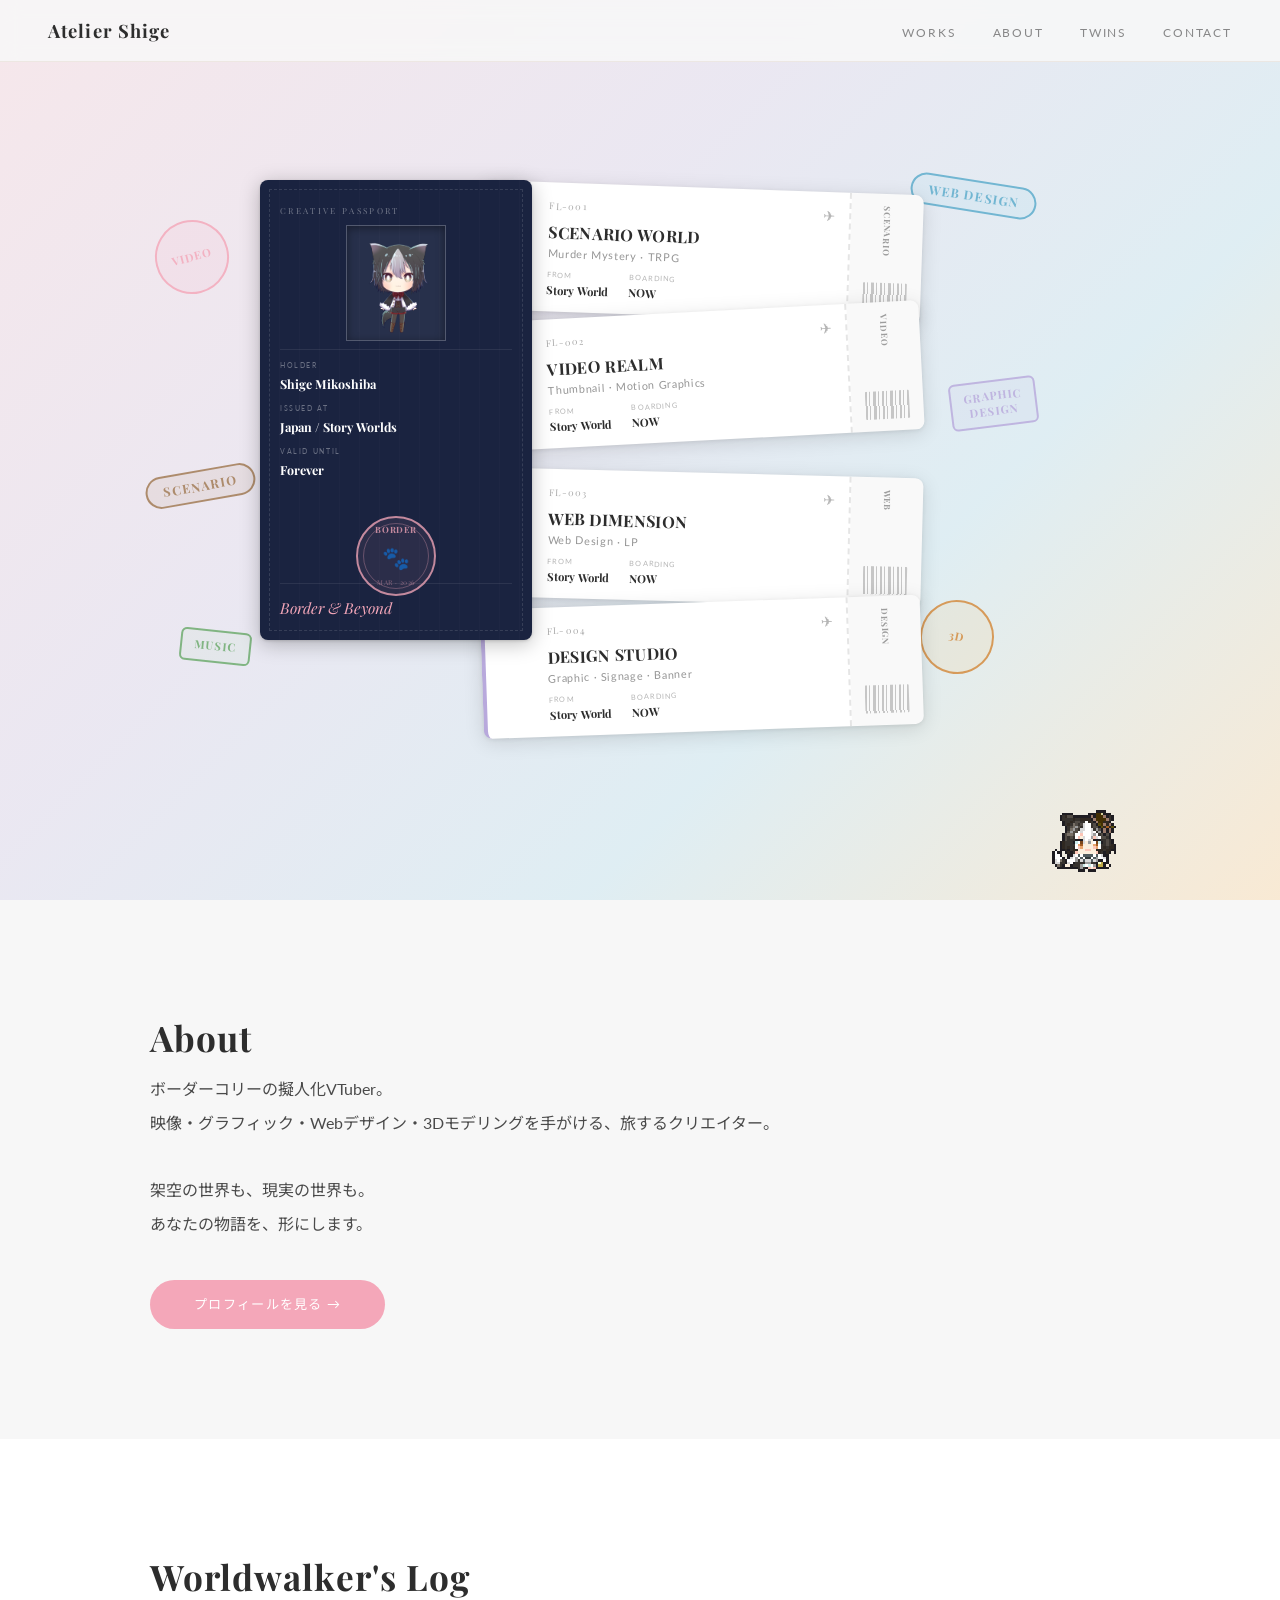
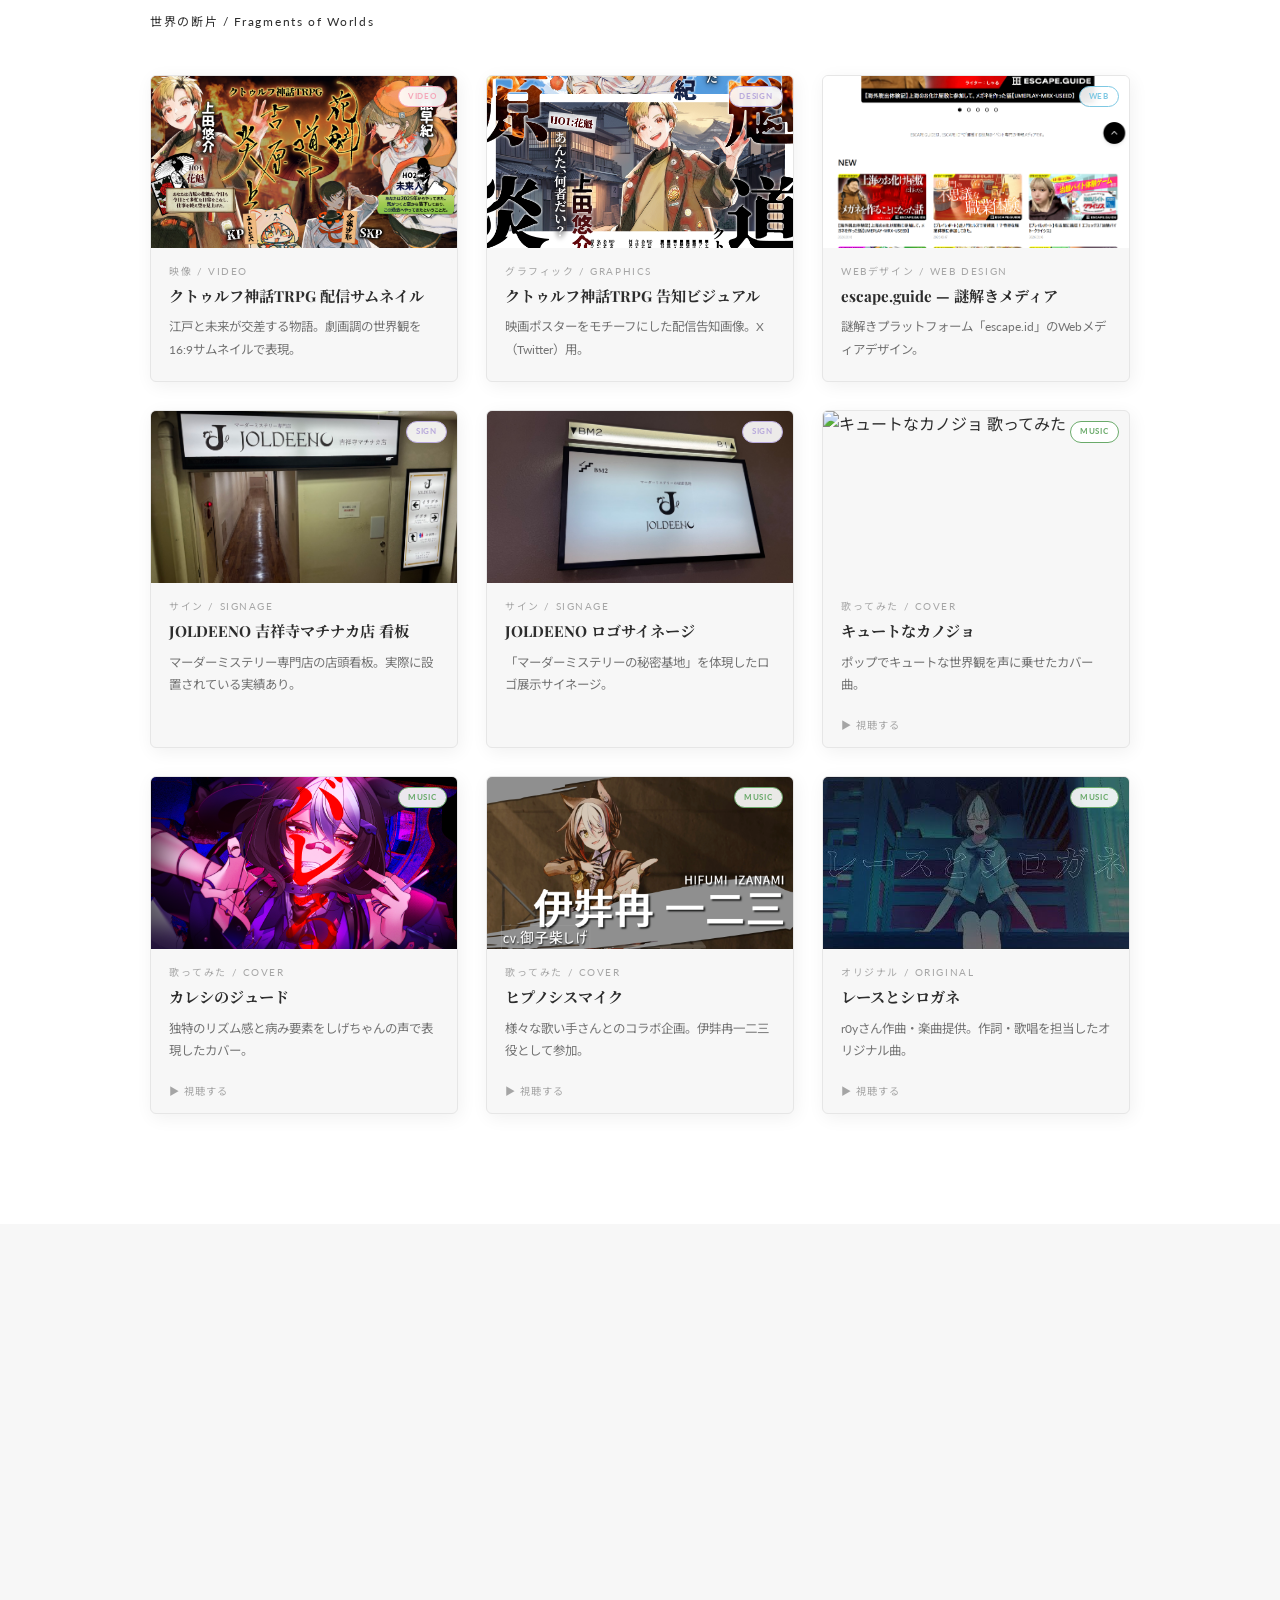
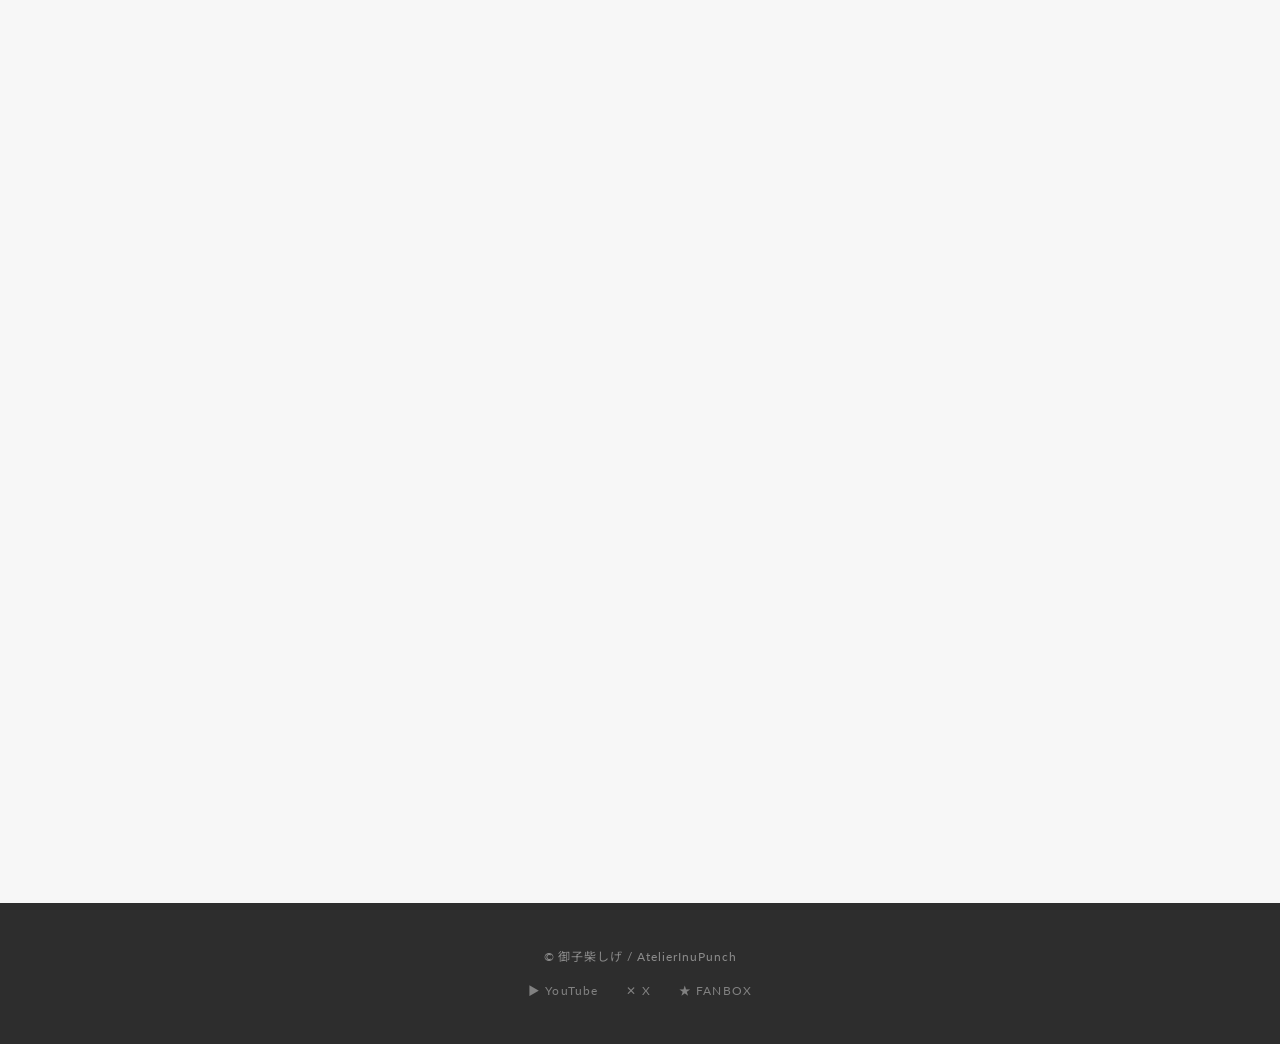
==== index.html @ a6fb4b96 "Initial commit: portfolio site" ====
<!DOCTYPE html>
<html lang="ja">
<head>
  <meta charset="UTF-8">
  <meta name="viewport" content="width=device-width, initial-scale=1.0">
  <title>Atelier Shige | Border &amp; Beyond</title>
  <meta name="description" content="VTuber・クリエイター御子柴しげのポートフォリオ。映像・グラフィック・Webデザイン・VRoid衣装制作。">
  <link rel="preconnect" href="https://fonts.googleapis.com">
  <link rel="preconnect" href="https://fonts.gstatic.com" crossorigin>
  <link href="https://fonts.googleapis.com/css2?family=Noto+Serif+JP:wght@400;700&family=Noto+Sans+JP:wght@400;500&family=Playfair+Display:ital,wght@0,400;0,700;1,400&family=Lato:wght@300;400&display=swap" rel="stylesheet">
  <link rel="stylesheet" href="css/style.css">
</head>
<body>

  <!-- 右下固定マスコット (dotpict GIF) -->
  <img class="mascot-sticky"
       src="assets/characters/dot/dotpict_animation_20260107_115826.gif"
       alt="しげちゃん">

  <!-- ナビゲーション -->
  <nav class="site-nav">
    <a class="site-nav__logo" href="#">Atelier Shige</a>
    <ul class="site-nav__links">
      <li><a href="#works">WORKS</a></li>
      <li><a href="about.html">ABOUT</a></li>
      <li><a href="twins.html">TWINS</a></li>
      <li><a href="#contact">CONTACT</a></li>
    </ul>
  </nav>

  <!-- ==============================
       HERO — パスポート + チケット差し込み
  ============================== -->
  <section class="hero" id="hero">
    <div class="hero__bg"></div>

    <div class="hero-spread">

      <!-- ===== STICKERS（外側に散らばる） ===== -->
      <div class="sticker sticker--circle sticker--pink"
           style="--tx:-55px; --ty:50px; --r:-14deg">VIDEO</div>
      <div class="sticker sticker--pill sticker--blue"
           style="--tx:700px; --ty:10px; --r:9deg">WEB DESIGN</div>
      <div class="sticker sticker--badge sticker--purple"
           style="--tx:740px; --ty:210px; --r:-7deg">GRAPHIC<br>DESIGN</div>
      <div class="sticker sticker--circle sticker--orange"
           style="--tx:710px; --ty:430px; --r:12deg">3D</div>
      <div class="sticker sticker--pill sticker--brown"
           style="--tx:-65px; --ty:300px; --r:-10deg">SCENARIO</div>
      <div class="sticker sticker--badge sticker--green"
           style="--tx:-30px; --ty:460px; --r:6deg">MUSIC</div>

      <!-- ===== PASSPORT（ID面・スタンプ1個） ===== -->
      <div class="passport">
        <p class="passport__header-text">CREATIVE PASSPORT</p>
        <div class="passport__photo-frame">
          <img class="passport__chara"
               src="assets/characters/sd/sd_normal_stand.png"
               alt="御子柴しげ">
        </div>
        <div class="passport__info">
          <p class="passport__label">HOLDER</p>
          <p class="passport__value">Shige Mikoshiba</p>
          <p class="passport__label">ISSUED AT</p>
          <p class="passport__value">Japan / Story Worlds</p>
          <p class="passport__label">VALID UNTIL</p>
          <p class="passport__value">Forever</p>
        </div>
        <div class="passport__stamp-area">
          <div class="stamp stamp--pink">
            <span class="stamp__label">BORDER</span>
            <span class="stamp__icon">🐾</span>
            <span class="stamp__date">MAR · 2026</span>
          </div>
        </div>
        <p class="passport__tagline">Border &amp; Beyond</p>
      </div>

      <!-- ===== TICKETS（差し込み型・4枚） ===== -->
      <div class="tickets">

        <a class="ticket ticket--scenario" href="#works" style="--r:2deg">
          <div class="ticket__main">
            <div class="ticket__top">
              <span class="ticket__flight">FL-001</span>
              <span class="ticket__plane">✈</span>
            </div>
            <p class="ticket__dest">SCENARIO WORLD</p>
            <p class="ticket__sub">Murder Mystery · TRPG</p>
            <div class="ticket__bottom">
              <div><p class="ticket__meta-label">FROM</p><p class="ticket__meta-val">Story World</p></div>
              <div><p class="ticket__meta-label">BOARDING</p><p class="ticket__meta-val">NOW</p></div>
            </div>
          </div>
          <div class="ticket__stub">
            <p class="ticket__stub-label">SCENARIO</p>
            <div class="ticket__barcode"></div>
          </div>
        </a>

        <a class="ticket ticket--video" href="#works" style="--r:-3deg">
          <div class="ticket__main">
            <div class="ticket__top">
              <span class="ticket__flight">FL-002</span>
              <span class="ticket__plane">✈</span>
            </div>
            <p class="ticket__dest">VIDEO REALM</p>
            <p class="ticket__sub">Thumbnail · Motion Graphics</p>
            <div class="ticket__bottom">
              <div><p class="ticket__meta-label">FROM</p><p class="ticket__meta-val">Story World</p></div>
              <div><p class="ticket__meta-label">BOARDING</p><p class="ticket__meta-val">NOW</p></div>
            </div>
          </div>
          <div class="ticket__stub">
            <p class="ticket__stub-label">VIDEO</p>
            <div class="ticket__barcode"></div>
          </div>
        </a>

        <a class="ticket ticket--web" href="#works" style="--r:1.5deg">
          <div class="ticket__main">
            <div class="ticket__top">
              <span class="ticket__flight">FL-003</span>
              <span class="ticket__plane">✈</span>
            </div>
            <p class="ticket__dest">WEB DIMENSION</p>
            <p class="ticket__sub">Web Design · LP</p>
            <div class="ticket__bottom">
              <div><p class="ticket__meta-label">FROM</p><p class="ticket__meta-val">Story World</p></div>
              <div><p class="ticket__meta-label">BOARDING</p><p class="ticket__meta-val">NOW</p></div>
            </div>
          </div>
          <div class="ticket__stub">
            <p class="ticket__stub-label">WEB</p>
            <div class="ticket__barcode"></div>
          </div>
        </a>

        <a class="ticket ticket--design" href="#works" style="--r:-2deg">
          <div class="ticket__main">
            <div class="ticket__top">
              <span class="ticket__flight">FL-004</span>
              <span class="ticket__plane">✈</span>
            </div>
            <p class="ticket__dest">DESIGN STUDIO</p>
            <p class="ticket__sub">Graphic · Signage · Banner</p>
            <div class="ticket__bottom">
              <div><p class="ticket__meta-label">FROM</p><p class="ticket__meta-val">Story World</p></div>
              <div><p class="ticket__meta-label">BOARDING</p><p class="ticket__meta-val">NOW</p></div>
            </div>
          </div>
          <div class="ticket__stub">
            <p class="ticket__stub-label">DESIGN</p>
            <div class="ticket__barcode"></div>
          </div>
        </a>

      </div><!-- /tickets -->

    </div><!-- /hero-spread -->
  </section>

  <!-- ==============================
       ABOUT
  ============================== -->
  <section class="about reveal" id="about">
    <div class="section-inner">
      <h2 class="section-title">About</h2>
      <p class="about__copy">
        ボーダーコリーの擬人化VTuber。<br>
        映像・グラフィック・Webデザイン・3Dモデリングを手がける、旅するクリエイター。<br><br>
        架空の世界も、現実の世界も。<br>
        あなたの物語を、形にします。
      </p>
      <a href="about.html" class="contact__btn contact__btn--form"
         style="display:inline-block; margin-top: 4px;">
        プロフィールを見る →
      </a>
    </div>
  </section>

  <!-- ==============================
       WORKS — Worldwalker's Log
  ============================== -->
  <section class="works" id="works">
    <div class="section-inner">
      <h2 class="section-title reveal">Worldwalker's Log</h2>
      <p class="section-sub reveal">世界の断片 / Fragments of Worlds</p>

      <div class="works__grid">

        <article class="card reveal">
          <div class="card__stamp card__stamp--video">VIDEO</div>
          <img class="card__img"
               src="assets/portfolio/Youtubeサムネイル0217-flame.png"
               alt="クトゥルフ神話TRPG YouTubeサムネイル">
          <div class="card__body">
            <p class="card__category">映像 / Video</p>
            <h3 class="card__title">クトゥルフ神話TRPG 配信サムネイル</h3>
            <p class="card__desc">江戸と未来が交差する物語。劇画調の世界観を16:9サムネイルで表現。</p>
          </div>
        </article>

        <article class="card reveal">
          <div class="card__stamp card__stamp--design">DESIGN</div>
          <img class="card__img"
               src="assets/portfolio/Twitter告知画像映画ポスター最終稿0421.png"
               alt="クトゥルフ神話TRPG Twitter告知画像">
          <div class="card__body">
            <p class="card__category">グラフィック / Graphics</p>
            <h3 class="card__title">クトゥルフ神話TRPG 告知ビジュアル</h3>
            <p class="card__desc">映画ポスターをモチーフにした配信告知画像。X（Twitter）用。</p>
          </div>
        </article>

        <article class="card reveal">
          <div class="card__stamp card__stamp--web">WEB</div>
          <img class="card__img"
               src="assets/portfolio/escape.id_guide_.png"
               alt="escape.guide Webデザイン">
          <div class="card__body">
            <p class="card__category">Webデザイン / Web Design</p>
            <h3 class="card__title">escape.guide — 謎解きメディア</h3>
            <p class="card__desc">謎解きプラットフォーム「escape.id」のWebメディアデザイン。</p>
          </div>
        </article>

        <article class="card reveal">
          <div class="card__stamp card__stamp--design">SIGN</div>
          <img class="card__img"
               src="assets/portfolio/看板1.jpeg"
               alt="JOLDEENO 看板デザイン">
          <div class="card__body">
            <p class="card__category">サイン / Signage</p>
            <h3 class="card__title">JOLDEENO 吉祥寺マチナカ店 看板</h3>
            <p class="card__desc">マーダーミステリー専門店の店頭看板。実際に設置されている実績あり。</p>
          </div>
        </article>

        <article class="card reveal">
          <div class="card__stamp card__stamp--design">SIGN</div>
          <img class="card__img"
               src="assets/portfolio/看板2.jpeg"
               alt="JOLDEENO ロゴサイネージ">
          <div class="card__body">
            <p class="card__category">サイン / Signage</p>
            <h3 class="card__title">JOLDEENO ロゴサイネージ</h3>
            <p class="card__desc">「マーダーミステリーの秘密基地」を体現したロゴ展示サイネージ。</p>
          </div>
        </article>



        <a class="card reveal" href="https://www.youtube.com/watch?v=jZBWZ7eT5d8" target="_blank" rel="noopener noreferrer">
          <div class="card__stamp card__stamp--music">MUSIC</div>
          <img class="card__img"
               src="assets/utattemita/キュートなカノジョ.png"
               alt="キュートなカノジョ 歌ってみた">
          <div class="card__body">
            <p class="card__category">歌ってみた / Cover</p>
            <h3 class="card__title">キュートなカノジョ</h3>
            <p class="card__desc">ポップでキュートな世界観を声に乗せたカバー曲。</p>
          </div>
        </a>

        <a class="card reveal" href="https://www.youtube.com/watch?v=6AmS0DiTmQs" target="_blank" rel="noopener noreferrer">
          <div class="card__stamp card__stamp--music">MUSIC</div>
          <img class="card__img"
               src="assets/utattemita/カレシのジュード.png"
               alt="カレシのジュード 歌ってみた">
          <div class="card__body">
            <p class="card__category">歌ってみた / Cover</p>
            <h3 class="card__title">カレシのジュード</h3>
            <p class="card__desc">独特のリズム感と病み要素をしげちゃんの声で表現したカバー。</p>
          </div>
        </a>

        <a class="card reveal" href="https://www.youtube.com/watch?v=_yooyOcqGXg" target="_blank" rel="noopener noreferrer">
          <div class="card__stamp card__stamp--music">MUSIC</div>
          <img class="card__img"
               src="assets/utattemita/ヒプノシスマイク.png"
               alt="ヒプノシスマイク 歌ってみた">
          <div class="card__body">
            <p class="card__category">歌ってみた / Cover</p>
            <h3 class="card__title">ヒプノシスマイク</h3>
            <p class="card__desc">様々な歌い手さんとのコラボ企画。伊弉冉一二三役として参加。</p>
          </div>
        </a>

        <a class="card reveal" href="https://www.youtube.com/watch?v=D60fLoZZCzc" target="_blank" rel="noopener noreferrer">
          <div class="card__stamp card__stamp--music">MUSIC</div>
          <img class="card__img"
               src="assets/utattemita/レースとシロガネ.jpg"
               alt="レースとシロガネ オリジナル曲">
          <div class="card__body">
            <p class="card__category">オリジナル / Original</p>
            <h3 class="card__title">レースとシロガネ</h3>
            <p class="card__desc">r0yさん作曲・楽曲提供。作詞・歌唱を担当したオリジナル曲。</p>
          </div>
        </a>

      </div>
    </div>
  </section>

  <!-- ==============================
       JOURNAL — Research Log
  ============================== -->
  <section class="journal" id="journal">
    <div class="section-inner">
      <h2 class="section-title reveal">Research Log</h2>
      <p class="section-sub reveal">旅の研究録 — 新しい魔法（スキル）の習得記録</p>
      <div class="works__grid" style="margin-top:48px;">

        <article class="card reveal">
          <div class="card__stamp card__stamp--3d">3D</div>
          <img class="card__img"
               src="assets/vroid/通常衣装.png"
               alt="御子柴しげ VRoid通常衣装">
          <div class="card__body">
            <p class="card__category">3D / VRoid</p>
            <h3 class="card__title">御子柴しげ — 通常衣装</h3>
            <p class="card__desc">VRoid Studioで自作したケモノ擬人化衣装。ケープ・ブラウス・スカートのシックなロリータスタイル。</p>
          </div>
        </article>

        <article class="card reveal">
          <div class="card__stamp card__stamp--3d">3D</div>
          <img class="card__img"
               src="assets/vroid/アイドル衣装.png"
               alt="御子柴しげ VRoidアイドル衣装">
          <div class="card__body">
            <p class="card__category">3D / VRoid</p>
            <h3 class="card__title">御子柴しげ — アイドル衣装</h3>
            <p class="card__desc">深紅をモチーフに、天使の片翼・クリノリンなど華やかなモチーフを纏った派手系ロリータ衣装。</p>
          </div>
        </article>

      </div>
    </div>
  </section>

  <!-- ==============================
       CONTACT — Commission
  ============================== -->
  <section class="contact reveal" id="contact">
    <div class="section-inner">
      <h2 class="section-title">Commission</h2>
      <p class="contact__copy">
        秘密基地の建設依頼、お待ちしています。<br>
        映像・グラフィック・Webデザイン・VRoid衣装など、お気軽にご相談ください。
      </p>
      <div class="contact__links">
        <a class="contact__btn contact__btn--form"
           href="https://forms.gle/uYsr33NqWrV9TN6FA"
           target="_blank" rel="noopener noreferrer">
          依頼フォームを開く
        </a>
        <!-- メールはJSで生成（スパムボット対策） -->
        <span id="email-link"></span>
        <a class="contact__btn contact__btn--x"
           href="https://x.com/MikoshibaShige"
           target="_blank" rel="noopener noreferrer">
          X でメッセージ
        </a>
      </div>
    </div>
  </section>

  <!-- フッター -->
  <footer class="site-footer">
    <p class="footer__copy">© 御子柴しげ / AtelierInuPunch</p>
    <div class="footer__sns">
      <a href="https://www.youtube.com/@shigechanwanko" target="_blank" rel="noopener noreferrer">▶ YouTube</a>
      <a href="https://x.com/MikoshibaShige" target="_blank" rel="noopener noreferrer">✕ X</a>
      <a href="https://shigewanchan.fanbox.cc/" target="_blank" rel="noopener noreferrer">★ FANBOX</a>
    </div>
  </footer>

  <script src="js/main.js"></script>
</body>
</html>
---- css/style.css ----
/* ============================================================
   Atelier Shige — Portfolio Site
   担当：レン | 2026-03-24
   カラー・フォントは brand_guidelines.md と同期
============================================================ */

/* ---------- CSS Variables ---------- */
:root {
  --shige-pink:    #F4A7B9;
  --base-blue:     #7EC8E3;
  --orange-accent: #FFB347;
  --purple-accent: #B8A9DC;
  --green-accent:  #A8D8A8;
  --white-base:    #F7F7F7;
  --dark-text:     #2D2D2D;
  --cocoa-brown:   #A07850;

  --font-serif: 'Playfair Display', 'Noto Serif JP', serif;
  --font-sans:  'Lato', 'Noto Sans JP', sans-serif;

  --hero-gradient: linear-gradient(
    135deg,
    #F4A7B9 0%,
    #B8A9DC 38%,
    #7EC8E3 68%,
    #FFB347 100%
  );
}

/* ---------- Reset ---------- */
*, *::before, *::after {
  box-sizing: border-box;
  margin: 0;
  padding: 0;
}
html {
  scroll-behavior: smooth;
}
body {
  font-family: var(--font-sans);
  background: var(--white-base);
  color: var(--dark-text);
  overflow-x: hidden;
  line-height: 1.6;
}
img {
  max-width: 100%;
  display: block;
}
a {
  color: inherit;
  text-decoration: none;
}

/* ============================================================
   Navigation
============================================================ */
.site-nav {
  position: fixed;
  top: 0; left: 0; right: 0;
  z-index: 200;
  display: flex;
  align-items: center;
  justify-content: space-between;
  padding: 16px 48px;
  background: rgba(247, 247, 247, 0.88);
  backdrop-filter: blur(10px);
  -webkit-backdrop-filter: blur(10px);
  border-bottom: 1px solid rgba(160, 120, 80, 0.12);
}

.site-nav__logo {
  font-family: var(--font-serif);
  font-size: 1.15rem;
  font-weight: 700;
  letter-spacing: 0.06em;
  color: var(--dark-text);
  transition: color 0.2s;
}
.site-nav__logo:hover {
  color: var(--cocoa-brown);
}

.site-nav__links {
  display: flex;
  gap: 36px;
  list-style: none;
}
.site-nav__links a {
  font-size: 0.72rem;
  font-weight: 400;
  letter-spacing: 0.16em;
  color: var(--dark-text);
  opacity: 0.55;
  transition: opacity 0.2s;
}
.site-nav__links a:hover {
  opacity: 1;
}

/* ============================================================
   Sticky Mascot (dotpict GIF)
============================================================ */
.mascot-sticky {
  position: fixed;
  bottom: 28px;
  right: 28px;
  width: 72px;
  height: auto;
  z-index: 150;
  pointer-events: none;
  image-rendering: pixelated;
  image-rendering: crisp-edges;
}

/* ============================================================
   HERO — パスポート + チケット差し込み + ステッカー
============================================================ */
.hero {
  min-height: 100vh;
  display: flex;
  align-items: center;
  justify-content: center;
  padding: 100px 40px 80px;
  position: relative;
  overflow: hidden;
}

.hero__bg {
  position: absolute;
  inset: 0;
  background: var(--hero-gradient);
  opacity: 0.2;
  z-index: 0;
}

/* ===== hero-spread：全要素を包むコンテナ ===== */
.hero-spread {
  position: relative;
  z-index: 1;
  width: 860px;
  height: 580px;
}

/* ============================================================
   PASSPORT（IDページのみ・1カラム）
============================================================ */
.passport {
  position: absolute;
  left: 50px;
  top: 10px;
  width: 272px;
  min-height: 460px;
  z-index: 10;
  background:
    repeating-linear-gradient(
      90deg,
      transparent,
      transparent 19px,
      rgba(255,255,255,0.015) 19px,
      rgba(255,255,255,0.015) 20px
    ),
    #1a2340;
  color: #ffffff;
  border-radius: 8px;
  padding: 24px 20px 20px;
  display: flex;
  flex-direction: column;
  gap: 8px;
  outline: 1.5px dashed rgba(255,255,255,0.12);
  outline-offset: -10px;
  box-shadow:
    0 4px 20px rgba(0,0,0,0.25),
    0 1px 3px rgba(0,0,0,0.15);
}

.passport__header-text {
  font-family: var(--font-serif);
  font-size: 0.52rem;
  letter-spacing: 0.28em;
  opacity: 0.38;
  text-transform: uppercase;
}

/* 写真フレーム（頭部クロップ） */
.passport__photo-frame {
  align-self: center;
  padding: 5px;
  background: rgba(255,255,255,0.06);
  border: 1px solid rgba(255,255,255,0.2);
  box-shadow: inset 0 2px 8px rgba(0,0,0,0.4);
  width: 100px;
  overflow: hidden;
}
.passport__chara {
  width: 100px;
  height: 104px;
  object-fit: cover;
  object-position: top center;
  display: block;
}

.passport__info {
  border-top: 1px solid rgba(255,255,255,0.08);
  padding-top: 10px;
}
.passport__label {
  font-size: 0.46rem;
  letter-spacing: 0.22em;
  opacity: 0.35;
  margin-top: 9px;
  text-transform: uppercase;
}
.passport__label:first-child { margin-top: 0; }
.passport__value {
  font-family: var(--font-serif);
  font-size: 0.78rem;
  font-weight: 700;
  margin-top: 2px;
}

/* パスポートスタンプ：パスポート内・絶対配置 */
.passport__stamp-area {
  position: absolute;
  bottom: 44px;
  left: 50%;
  transform: translateX(-50%);
}

.passport__tagline {
  font-family: var(--font-serif);
  font-style: italic;
  font-size: 0.95rem;
  color: var(--shige-pink);
  margin-top: auto;
  padding-top: 12px;
  border-top: 1px solid rgba(255,255,255,0.08);
}

/* ---- スタンプ（1個だけ使用）---- */
.stamp {
  position: relative;
  display: flex;
  flex-direction: column;
  align-items: center;
  justify-content: center;
  gap: 3px;
  width: 80px;
  height: 80px;
  border-radius: 50%;
  border: 2px solid currentColor;
  opacity: 0.78;
  cursor: default;
  transition: transform 0.3s cubic-bezier(.34,1.56,.64,1), opacity 0.3s;
}
.stamp::before {
  content: '';
  position: absolute;
  inset: 5px;
  border-radius: 50%;
  border: 1px solid currentColor;
  opacity: 0.4;
}
.stamp:hover { transform: rotate(-8deg) scale(1.1); opacity: 1; }

.stamp__label {
  font-family: var(--font-serif);
  font-size: 0.54rem;
  font-weight: 700;
  letter-spacing: 0.1em;
  text-transform: uppercase;
  position: relative; z-index: 1;
}
.stamp__icon  {
  font-size: 1.4rem;
  position: relative; z-index: 1;
}
.stamp__date  {
  font-family: var(--font-serif);
  font-size: 0.42rem;
  letter-spacing: 0.06em;
  opacity: 0.6;
  position: relative; z-index: 1;
}

.stamp--pink   { color: var(--shige-pink);    background: rgba(244,167,185,0.1); }
.stamp--purple { color: var(--purple-accent); background: rgba(184,169,220,0.1); }
.stamp--blue   { color: #5aabcb;              background: rgba(126,200,227,0.1); }
.stamp--orange { color: #d4893a;              background: rgba(255,179,71, 0.1); }
.stamp--brown  { color: var(--cocoa-brown);   background: rgba(160,120,80, 0.1); }
.stamp--green  { color: #6aaa6a;              background: rgba(168,216,168,0.1); }

/* ============================================================
   TICKETS（差し込み型・4枚）
============================================================ */
.tickets {
  position: absolute;
  left: 272px;   /* passport左端(50px) + passport幅(272px) - 50px重なり */
  top: 10px;
  z-index: 5;    /* パスポートの後ろ */
  display: flex;
  flex-direction: column;
  gap: 14px;
}

.ticket {
  display: flex;
  width: 440px;
  background: #ffffff;
  border-radius: 8px;
  overflow: hidden;
  box-shadow: 0 4px 20px rgba(0,0,0,0.12), 0 1px 4px rgba(0,0,0,0.08);
  transform: rotate(var(--r, 0deg));
  transform-origin: left center;
  transition: transform 0.25s cubic-bezier(.34,1.56,.64,1),
              box-shadow 0.25s, filter 0.25s;
  text-decoration: none;
  color: var(--dark-text);
  /* 左端はパスポートの下に隠れるので左パディングで調整 */
  padding-left: 52px;
}
.ticket:hover {
  transform: rotate(calc(var(--r, 0deg) - 1deg)) translateX(6px);
  box-shadow: 0 8px 32px rgba(0,0,0,0.18);
  z-index: 6;
  filter: brightness(1.02);
}

/* 各チケットのアクセントカラー（左ボーダー） */
.ticket--scenario { border-left: 4px solid var(--cocoa-brown); }
.ticket--video    { border-left: 4px solid var(--shige-pink); }
.ticket--web      { border-left: 4px solid var(--base-blue); }
.ticket--design   { border-left: 4px solid var(--purple-accent); }

/* チケット本体 */
.ticket__main {
  flex: 1;
  padding: 12px 14px 12px 10px;
  border-right: 2px dashed rgba(0,0,0,0.1);
  display: flex;
  flex-direction: column;
  gap: 3px;
}
.ticket__top {
  display: flex;
  justify-content: space-between;
  align-items: center;
  margin-bottom: 2px;
}
.ticket__flight {
  font-size: 0.58rem;
  letter-spacing: 0.14em;
  opacity: 0.4;
  font-family: var(--font-serif);
}
.ticket__plane {
  font-size: 0.9rem;
  opacity: 0.35;
}
.ticket__dest {
  font-family: var(--font-serif);
  font-size: 1rem;
  font-weight: 700;
  letter-spacing: 0.02em;
  line-height: 1.2;
}
.ticket__sub {
  font-size: 0.68rem;
  opacity: 0.5;
  letter-spacing: 0.06em;
}
.ticket__bottom {
  display: flex;
  gap: 20px;
  margin-top: 4px;
}
.ticket__meta-label {
  font-size: 0.46rem;
  letter-spacing: 0.16em;
  opacity: 0.35;
  text-transform: uppercase;
}
.ticket__meta-val {
  font-family: var(--font-serif);
  font-size: 0.7rem;
  font-weight: 700;
  margin-top: 1px;
}

/* スタブ（切り離し部分） */
.ticket__stub {
  width: 72px;
  padding: 12px 10px;
  display: flex;
  flex-direction: column;
  align-items: center;
  justify-content: space-between;
  background: rgba(0,0,0,0.025);
}
.ticket__stub-label {
  font-family: var(--font-serif);
  font-size: 0.54rem;
  font-weight: 700;
  letter-spacing: 0.1em;
  writing-mode: vertical-rl;
  text-orientation: mixed;
  opacity: 0.45;
}
/* バーコード（CSSで生成） */
.ticket__barcode {
  width: 44px;
  height: 28px;
  background: repeating-linear-gradient(
    90deg,
    #2D2D2D 0px,   #2D2D2D 2px,
    transparent 2px, transparent 4px,
    #2D2D2D 4px,   #2D2D2D 5px,
    transparent 5px, transparent 8px,
    #2D2D2D 8px,   #2D2D2D 11px,
    transparent 11px,transparent 13px,
    #2D2D2D 13px,  #2D2D2D 14px,
    transparent 14px,transparent 17px
  );
  opacity: 0.25;
  border-radius: 1px;
}

/* ============================================================
   STICKERS（各種形状・散らばり）
============================================================ */
.sticker {
  position: absolute;
  z-index: 2;  /* パスポート(10)・チケット(5)より後ろ */
  transform: translate(var(--tx, 0), var(--ty, 0)) rotate(var(--r, 0deg));
  display: flex;
  align-items: center;
  justify-content: center;
  font-family: var(--font-serif);
  font-weight: 700;
  font-size: 0.78rem;
  letter-spacing: 0.1em;
  text-transform: uppercase;
  text-align: center;
  line-height: 1.3;
  border: 2px solid currentColor;
  padding: 7px 12px;
  pointer-events: none;
  opacity: 0.82;
}

/* 形状バリエーション */
.sticker--circle {
  width: 74px;
  height: 74px;
  border-radius: 50%;
  padding: 0;
  font-size: 0.7rem;
}
.sticker--pill {
  border-radius: 100px;
  padding: 6px 16px;
  white-space: nowrap;
}
.sticker--badge {
  border-radius: 6px;
  padding: 7px 12px;
  font-size: 0.7rem;
}

/* カラー */
.sticker--pink   { color: var(--shige-pink);    background: rgba(244,167,185,0.12); }
.sticker--blue   { color: #5aabcb;              background: rgba(126,200,227,0.12); }
.sticker--purple { color: var(--purple-accent); background: rgba(184,169,220,0.12); }
.sticker--orange { color: #d4893a;              background: rgba(255,179,71, 0.12); }
.sticker--brown  { color: var(--cocoa-brown);   background: rgba(160,120,80, 0.12); }
.sticker--green  { color: #6aaa6a;              background: rgba(168,216,168,0.12); }

/* ============================================================
   Section commons
============================================================ */
.section-inner {
  max-width: 1060px;
  margin: 0 auto;
  padding: 0 40px;
}

.section-title {
  font-family: var(--font-serif);
  font-size: clamp(1.6rem, 3vw, 2.2rem);
  font-weight: 700;
  letter-spacing: 0.03em;
  margin-bottom: 6px;
}

.section-sub {
  font-size: 0.75rem;
  letter-spacing: 0.14em;
  opacity: 0.4;
  margin-bottom: 44px;
}

/* ============================================================
   ABOUT
============================================================ */
.about {
  padding: 110px 0;
  background: var(--white-base);
}

.about__copy {
  font-size: 1rem;
  line-height: 2.1;
  margin-bottom: 36px;
  color: var(--dark-text);
  opacity: 0.85;
}

.skill-tags {
  display: flex;
  flex-wrap: wrap;
  gap: 8px;
}
.tag {
  font-size: 0.72rem;
  padding: 5px 16px;
  border-radius: 100px;
  border: 1.5px solid rgba(244,167,185,0.6);
  color: var(--dark-text);
  transition: background 0.2s, border-color 0.2s;
  cursor: default;
}
.tag:hover {
  background: var(--shige-pink);
  border-color: var(--shige-pink);
  color: #fff;
}

/* ============================================================
   WORKS
============================================================ */
.works {
  padding: 110px 0;
  background: #ffffff;
}

.works__grid {
  display: grid;
  grid-template-columns: repeat(3, 1fr);
  gap: 28px;
}

/* Postcard card */
.card {
  position: relative;
  background: var(--white-base);
  border-radius: 6px;
  border: 1.5px solid #e6e6e6;
  box-shadow: 2px 4px 18px rgba(0,0,0,0.06);
  overflow: hidden;
  transition: transform 0.3s cubic-bezier(.34,1.56,.64,1), box-shadow 0.3s;
}
.card:hover {
  transform: translateY(-8px);
  box-shadow: 4px 16px 40px rgba(244,167,185,0.28);
}

.card__img {
  width: 100%;
  aspect-ratio: 16 / 9;
  object-fit: cover;
  display: block;
}

.card__body {
  padding: 16px 18px 20px;
}
.card__category {
  font-size: 0.62rem;
  letter-spacing: 0.16em;
  opacity: 0.4;
  margin-bottom: 5px;
  text-transform: uppercase;
}
.card__title {
  font-family: var(--font-serif);
  font-size: 0.95rem;
  font-weight: 700;
  line-height: 1.55;
  margin-bottom: 8px;
}
.card__desc {
  font-size: 0.78rem;
  line-height: 1.8;
  opacity: 0.65;
}

/* カードのジャンルスタンプ */
.card__stamp {
  position: absolute;
  top: 10px;
  right: 10px;
  font-size: 0.52rem;
  font-weight: 700;
  letter-spacing: 0.1em;
  padding: 3px 9px;
  border-radius: 100px;
  border: 1.5px solid currentColor;
  background: rgba(255,255,255,0.9);
  backdrop-filter: blur(4px);
}
.card__stamp--video    { color: var(--shige-pink); }
.card__stamp--design   { color: var(--purple-accent); }
.card__stamp--web      { color: var(--base-blue); }
.card__stamp--scenario { color: var(--cocoa-brown); }
.card__stamp--3d       { color: var(--orange-accent); }
.card__stamp--music    { color: #6aaa6a; }

/* リンクありカード */
a.card {
  display: block;
  cursor: pointer;
}
a.card::after {
  content: '▶ 視聴する';
  display: block;
  font-size: 0.64rem;
  letter-spacing: 0.1em;
  opacity: 0.4;
  padding: 0 18px 14px;
  transition: opacity 0.2s;
}
a.card:hover::after { opacity: 0.8; }

/* ============================================================
   JOURNAL
============================================================ */
.journal {
  padding: 110px 0;
  background: var(--white-base);
}

.journal__empty {
  font-family: var(--font-serif);
  font-style: italic;
  opacity: 0.28;
  font-size: 1.05rem;
  text-align: center;
  padding: 64px 0;
  letter-spacing: 0.08em;
}

/* ---- ジャーナルカードテンプレート ----
   新しい研究録を追加するときはこのHTMLをコピーして使う。
   詳細は index.html のコメントアウトを参照。

.journal-card { ... }
*/
.journal-card {
  background: #ffffff;
  border-radius: 6px;
  border-left: 3px solid var(--shige-pink);
  padding: 20px 24px;
  margin-bottom: 20px;
  box-shadow: 0 2px 10px rgba(0,0,0,0.05);
}
.journal-card__meta {
  display: flex;
  align-items: center;
  gap: 12px;
  margin-bottom: 10px;
}
.journal-card__status {
  font-size: 0.6rem;
  font-weight: 700;
  letter-spacing: 0.1em;
  padding: 2px 10px;
  border-radius: 100px;
}
.journal-card__status--wip  { background: var(--shige-pink); color: #fff; }
.journal-card__status--done { background: var(--base-blue);  color: #fff; }
.journal-card__date {
  font-size: 0.68rem;
  opacity: 0.38;
}
.journal-card__title {
  font-family: var(--font-serif);
  font-size: 1rem;
  font-weight: 700;
  margin-bottom: 8px;
}
.journal-card__desc {
  font-size: 0.8rem;
  line-height: 1.85;
  opacity: 0.7;
}
.journal-card__img {
  width: 100%;
  border-radius: 4px;
  margin-top: 14px;
}

/* ============================================================
   CONTACT
============================================================ */
.contact {
  padding: 110px 0;
  background: #ffffff;
  text-align: center;
}
.contact .section-inner {
  max-width: 580px;
}

.contact__copy {
  font-size: 0.95rem;
  line-height: 2.1;
  margin-bottom: 44px;
  opacity: 0.75;
}

.contact__links {
  display: flex;
  flex-direction: column;
  align-items: center;
  gap: 14px;
}

.contact__btn {
  display: inline-block;
  padding: 14px 44px;
  border-radius: 100px;
  font-size: 0.82rem;
  letter-spacing: 0.1em;
  transition: transform 0.25s cubic-bezier(.34,1.56,.64,1), box-shadow 0.25s;
  cursor: pointer;
  min-width: 220px;
  text-align: center;
}
.contact__btn:hover {
  transform: translateY(-3px);
  box-shadow: 0 8px 24px rgba(0,0,0,0.12);
}

.contact__btn--form {
  background: var(--shige-pink);
  color: #ffffff;
}
.contact__btn--mail {
  background: var(--white-base);
  border: 1.5px solid rgba(45,45,45,0.25);
  color: var(--dark-text);
}
.contact__btn--x {
  background: var(--dark-text);
  color: #ffffff;
}

/* ============================================================
   FOOTER
============================================================ */
.site-footer {
  padding: 44px 40px;
  background: var(--dark-text);
  color: rgba(255,255,255,0.45);
  text-align: center;
}
.footer__copy {
  font-size: 0.75rem;
  letter-spacing: 0.08em;
}
.footer__sns {
  display: flex;
  justify-content: center;
  gap: 28px;
  margin-top: 16px;
}
.footer__sns a {
  font-size: 0.72rem;
  letter-spacing: 0.1em;
  color: rgba(255,255,255,0.4);
  transition: color 0.2s;
}
.footer__sns a:hover {
  color: var(--shige-pink);
}

/* ============================================================
   Reveal animation (scroll fade-in)
============================================================ */
.reveal {
  opacity: 0;
  transform: translateY(28px);
  transition: opacity 0.65s ease, transform 0.65s ease;
}
.reveal.is-visible {
  opacity: 1;
  transform: translateY(0);
}

/* ============================================================
   Responsive
============================================================ */
@media (max-width: 1000px) {
  .works__grid {
    grid-template-columns: repeat(2, 1fr);
  }
}

@media (max-width: 720px) {
  /* --- Nav --- */
  .site-nav {
    padding: 14px 20px;
  }
  .site-nav__links {
    gap: 20px;
  }
  .site-nav__links a {
    font-size: 0.66rem;
  }

  /* --- Hero --- */
  .hero {
    padding: 80px 20px 60px;
    align-items: flex-start;
  }

  /* 固定サイズ→縦スタックのフローレイアウトに切り替え */
  .hero-spread {
    width: 100%;
    height: auto;
    display: flex;
    flex-direction: column;
    align-items: center;
    gap: 24px;
  }

  /* ステッカーは絶対配置・座標固定のため非表示 */
  .sticker {
    display: none;
  }

  /* パスポートを通常フローに戻す */
  .passport {
    position: static;
    width: 100%;
    max-width: 300px;
    min-height: auto;
  }

  /* チケットを通常フローに戻す */
  .tickets {
    position: static;
    width: 100%;
    max-width: 360px;
  }

  /* チケット：幅を画面に合わせ・回転なし・左パディングリセット */
  .ticket {
    width: 100%;
    padding-left: 0;
    transform: none !important;
  }
  .ticket:hover {
    transform: none !important;
  }

  /* --- Sections --- */
  .section-inner {
    padding: 0 20px;
  }

  /* --- Works --- */
  .works__grid {
    grid-template-columns: 1fr;
  }

  /* --- Contact --- */
  .contact__btn {
    min-width: 280px;
  }

  /* --- Footer --- */
  .footer__sns {
    gap: 18px;
  }
}
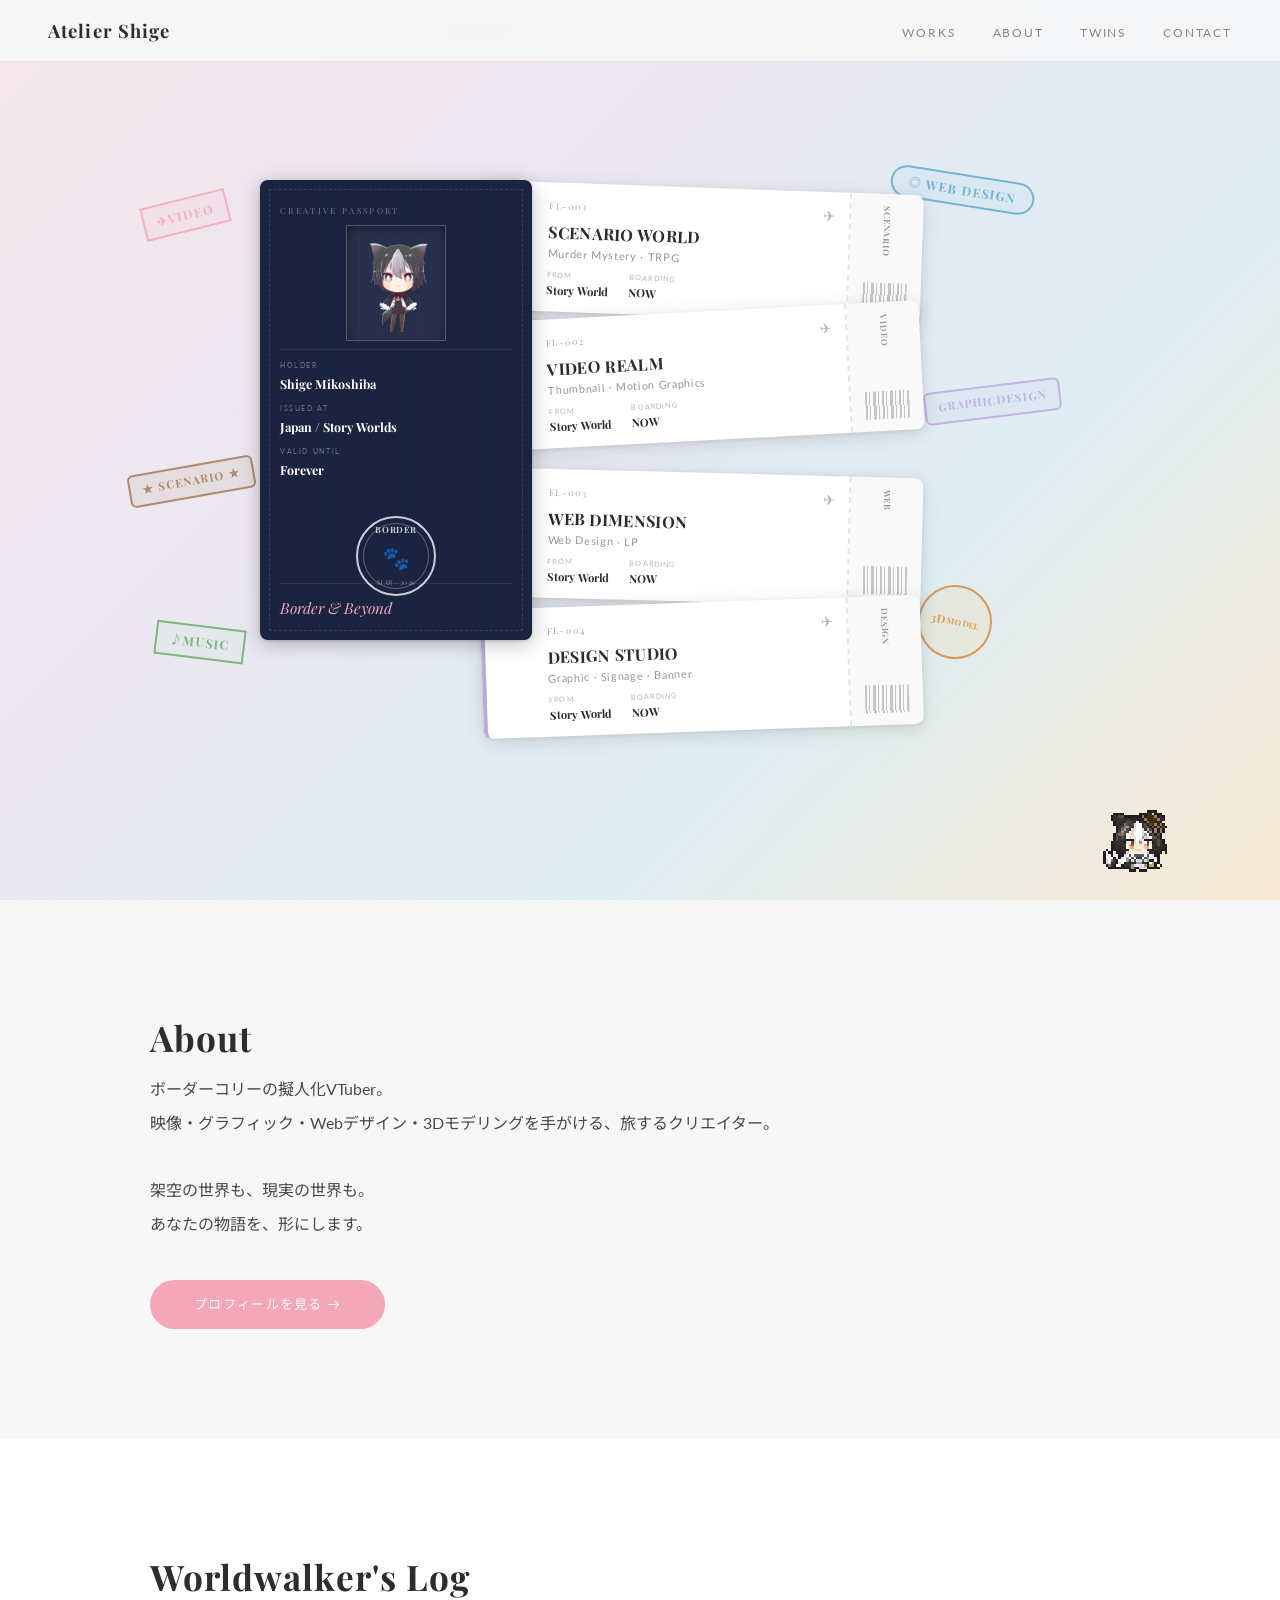
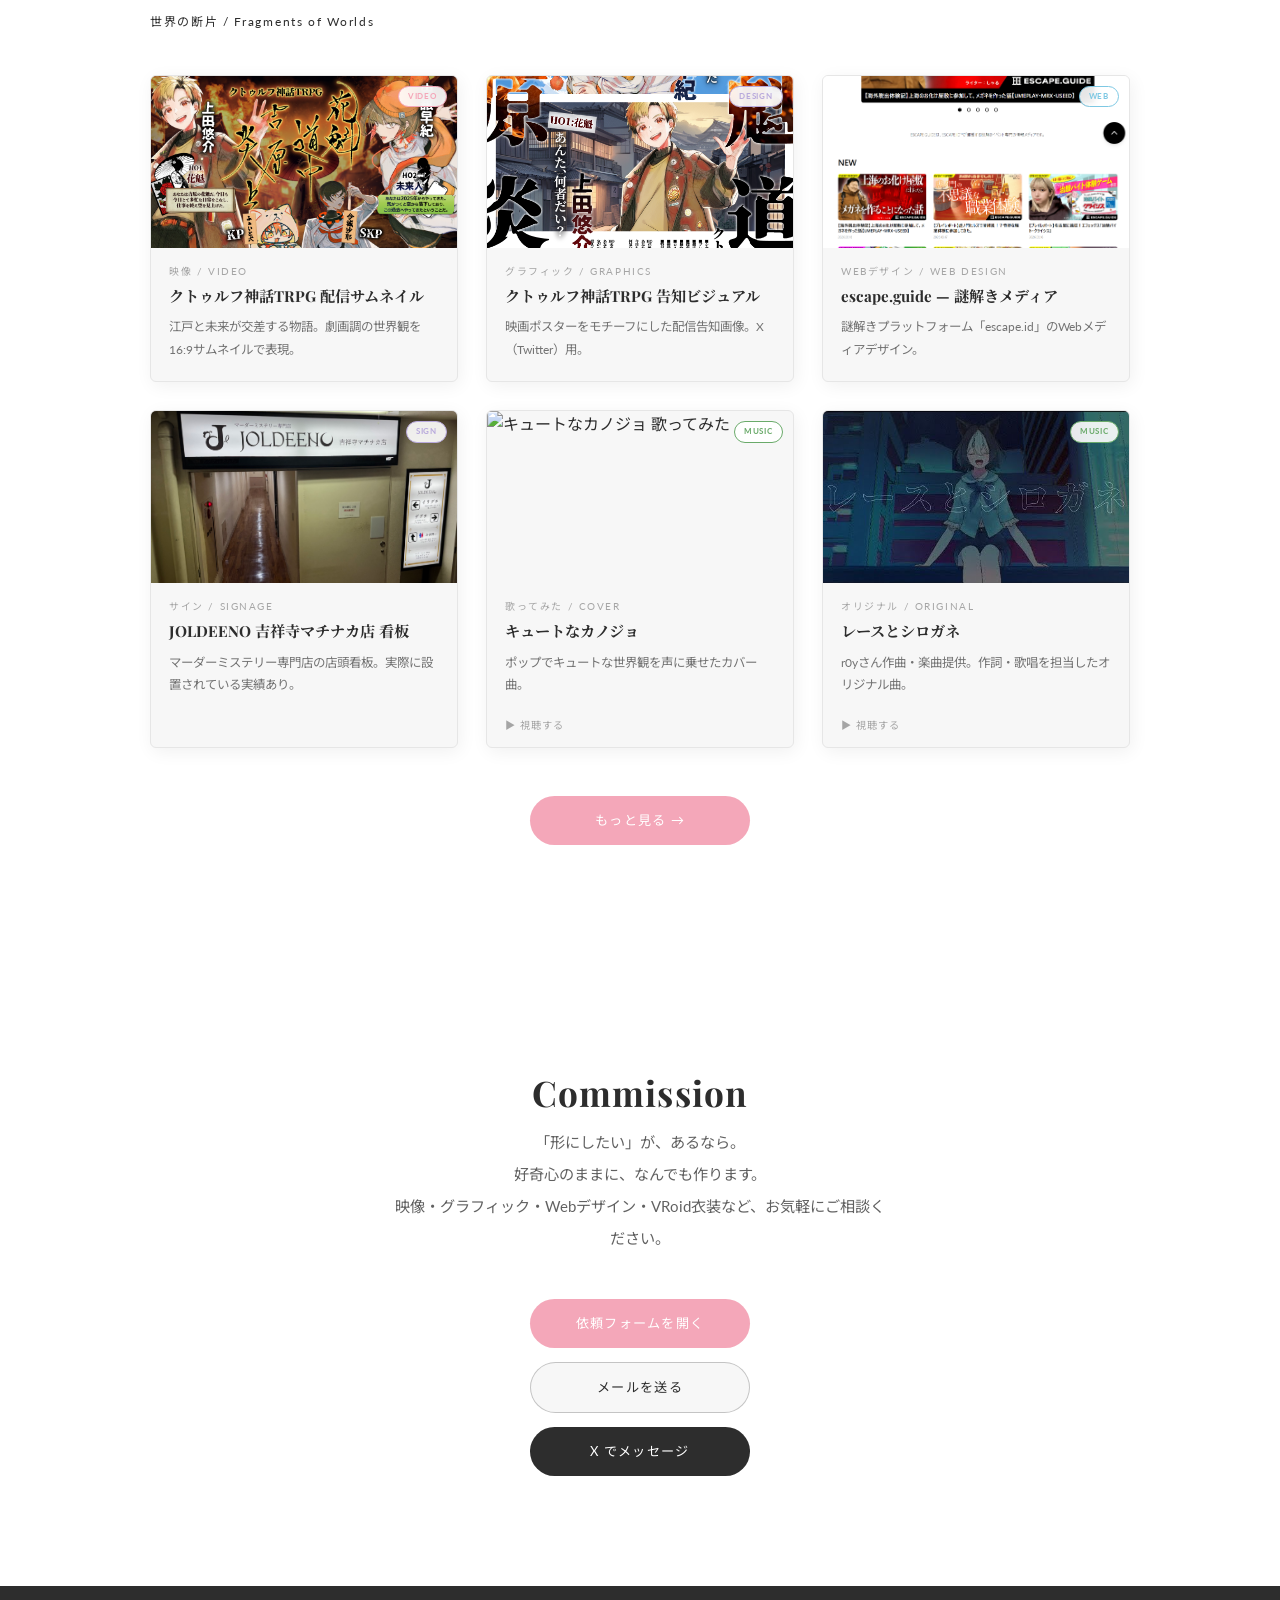
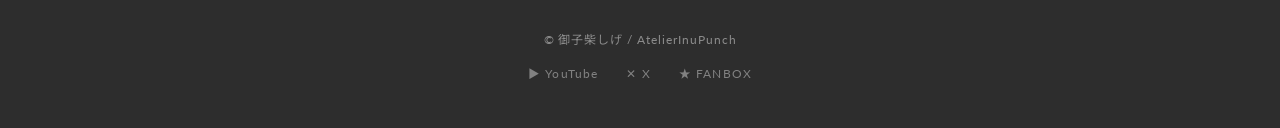
==== commit b2a0c68d: "ポートフォリオをトップ6枚+もっと見るページに整理・モーダル画像を自然サイズ表示に修正 Co-Authored-By: Claude Sonnet 4.6 <noreply@anthropic.com" ====
--- a/index.html
+++ b/index.html
@@ -9,6 +9,85 @@
   <link rel="preconnect" href="https://fonts.gstatic.com" crossorigin>
   <link href="https://fonts.googleapis.com/css2?family=Noto+Serif+JP:wght@400;700&family=Noto+Sans+JP:wght@400;500&family=Playfair+Display:ital,wght@0,400;0,700;1,400&family=Lato:wght@300;400&display=swap" rel="stylesheet">
   <link rel="stylesheet" href="css/style.css">
+  <style>
+    /* ---- Modal — 実績詳細 ---- */
+    .modal-overlay {
+      display: none;
+      position: fixed;
+      inset: 0;
+      z-index: 500;
+      background: rgba(0,0,0,0.72);
+      backdrop-filter: blur(4px);
+      -webkit-backdrop-filter: blur(4px);
+      align-items: center;
+      justify-content: center;
+      padding: 20px;
+    }
+    .modal-overlay.is-open { display: flex; }
+    .modal-box {
+      background: var(--white-base);
+      border-radius: 12px;
+      max-width: 760px;
+      width: 100%;
+      overflow: hidden;
+      position: relative;
+      max-height: 90vh;
+      overflow-y: auto;
+      box-shadow: 0 24px 64px rgba(0,0,0,0.3);
+    }
+    .modal-img {
+      width: 100%;
+      height: auto;
+      display: block;
+    }
+    .modal-body {
+      padding: 28px 32px 36px;
+    }
+    .modal-category {
+      font-size: 0.62rem;
+      letter-spacing: 0.16em;
+      opacity: 0.4;
+      text-transform: uppercase;
+      margin-bottom: 8px;
+    }
+    .modal-title {
+      font-family: var(--font-serif);
+      font-size: 1.3rem;
+      font-weight: 700;
+      line-height: 1.5;
+      margin-bottom: 16px;
+    }
+    .modal-desc {
+      font-size: 0.88rem;
+      line-height: 2;
+      opacity: 0.75;
+    }
+    .modal-close {
+      position: fixed;
+      top: 16px;
+      right: 20px;
+      z-index: 510;
+      background: rgba(255,255,255,0.92);
+      border: none;
+      border-radius: 50%;
+      width: 44px;
+      height: 44px;
+      font-size: 1.3rem;
+      cursor: pointer;
+      display: flex;
+      align-items: center;
+      justify-content: center;
+      box-shadow: 0 2px 12px rgba(0,0,0,0.15);
+      transition: background 0.2s;
+      line-height: 1;
+    }
+    .modal-close:hover { background: var(--shige-pink); color: #fff; }
+    article.card { cursor: pointer; }
+    @media (max-width: 600px) {
+      .modal-body { padding: 20px 20px 28px; }
+      .modal-title { font-size: 1.1rem; }
+    }
+  </style>
 </head>
 <body>
 
@@ -36,19 +115,43 @@
 
     <div class="hero-spread">
 
-      <!-- ===== STICKERS（外側に散らばる） ===== -->
-      <div class="sticker sticker--circle sticker--pink"
-           style="--tx:-55px; --ty:50px; --r:-14deg">VIDEO</div>
+      <!-- ===== STICKERS（ソリッドカラー・旅行ステッカー風） ===== -->
+      <!-- VIDEO: oval, ピンク, 左上 -->
+      <div class="sticker sticker--oval sticker--pink"
+           style="--tx:-68px; --ty:28px; --r:-14deg">
+        <span class="sticker__icon">✈</span>
+        <span class="sticker__line"></span>
+        <span>VIDEO</span>
+      </div>
+      <!-- WEB DESIGN: pill, ブルー, 右上 -->
       <div class="sticker sticker--pill sticker--blue"
-           style="--tx:700px; --ty:10px; --r:9deg">WEB DESIGN</div>
+           style="--tx:680px; --ty:4px; --r:9deg">◎ WEB DESIGN</div>
+      <!-- GRAPHIC DESIGN: badge, パープル, 右中 -->
       <div class="sticker sticker--badge sticker--purple"
-           style="--tx:740px; --ty:210px; --r:-7deg">GRAPHIC<br>DESIGN</div>
+           style="--tx:714px; --ty:215px; --r:-7deg">
+        GRAPHIC
+        <span class="sticker__line"></span>
+        DESIGN
+      </div>
+      <!-- 3D MODEL: circle, オレンジ, 右下 -->
       <div class="sticker sticker--circle sticker--orange"
-           style="--tx:710px; --ty:430px; --r:12deg">3D</div>
-      <div class="sticker sticker--pill sticker--brown"
-           style="--tx:-65px; --ty:300px; --r:-10deg">SCENARIO</div>
-      <div class="sticker sticker--badge sticker--green"
-           style="--tx:-30px; --ty:460px; --r:6deg">MUSIC</div>
+           style="--tx:708px; --ty:415px; --r:12deg">
+        <span>3D</span>
+        <span class="sticker__line"></span>
+        <span style="font-size:0.52rem; letter-spacing:0.06em">MODEL</span>
+      </div>
+      <!-- SCENARIO: badge, ブラウン, 左中 -->
+      <div class="sticker sticker--badge sticker--brown"
+           style="--tx:-82px; --ty:295px; --r:-10deg">
+        ★ SCENARIO ★
+      </div>
+      <!-- MUSIC: oval, グリーン, 左下 -->
+      <div class="sticker sticker--oval sticker--green"
+           style="--tx:-55px; --ty:455px; --r:7deg">
+        <span class="sticker__icon">♪</span>
+        <span class="sticker__line"></span>
+        <span>MUSIC</span>
+      </div>
 
       <!-- ===== PASSPORT（ID面・スタンプ1個） ===== -->
       <div class="passport">
@@ -67,7 +170,7 @@
           <p class="passport__value">Forever</p>
         </div>
         <div class="passport__stamp-area">
-          <div class="stamp stamp--pink">
+          <div class="stamp stamp--cream">
             <span class="stamp__label">BORDER</span>
             <span class="stamp__icon">🐾</span>
             <span class="stamp__date">MAR · 2026</span>
@@ -237,20 +340,6 @@
           </div>
         </article>
 
-        <article class="card reveal">
-          <div class="card__stamp card__stamp--design">SIGN</div>
-          <img class="card__img"
-               src="assets/portfolio/看板2.jpeg"
-               alt="JOLDEENO ロゴサイネージ">
-          <div class="card__body">
-            <p class="card__category">サイン / Signage</p>
-            <h3 class="card__title">JOLDEENO ロゴサイネージ</h3>
-            <p class="card__desc">「マーダーミステリーの秘密基地」を体現したロゴ展示サイネージ。</p>
-          </div>
-        </article>
-
-
-
         <a class="card reveal" href="https://www.youtube.com/watch?v=jZBWZ7eT5d8" target="_blank" rel="noopener noreferrer">
           <div class="card__stamp card__stamp--music">MUSIC</div>
           <img class="card__img"
@@ -263,30 +352,6 @@
           </div>
         </a>
 
-        <a class="card reveal" href="https://www.youtube.com/watch?v=6AmS0DiTmQs" target="_blank" rel="noopener noreferrer">
-          <div class="card__stamp card__stamp--music">MUSIC</div>
-          <img class="card__img"
-               src="assets/utattemita/カレシのジュード.png"
-               alt="カレシのジュード 歌ってみた">
-          <div class="card__body">
-            <p class="card__category">歌ってみた / Cover</p>
-            <h3 class="card__title">カレシのジュード</h3>
-            <p class="card__desc">独特のリズム感と病み要素をしげちゃんの声で表現したカバー。</p>
-          </div>
-        </a>
-
-        <a class="card reveal" href="https://www.youtube.com/watch?v=_yooyOcqGXg" target="_blank" rel="noopener noreferrer">
-          <div class="card__stamp card__stamp--music">MUSIC</div>
-          <img class="card__img"
-               src="assets/utattemita/ヒプノシスマイク.png"
-               alt="ヒプノシスマイク 歌ってみた">
-          <div class="card__body">
-            <p class="card__category">歌ってみた / Cover</p>
-            <h3 class="card__title">ヒプノシスマイク</h3>
-            <p class="card__desc">様々な歌い手さんとのコラボ企画。伊弉冉一二三役として参加。</p>
-          </div>
-        </a>
-
         <a class="card reveal" href="https://www.youtube.com/watch?v=D60fLoZZCzc" target="_blank" rel="noopener noreferrer">
           <div class="card__stamp card__stamp--music">MUSIC</div>
           <img class="card__img"
@@ -300,43 +365,15 @@
         </a>
 
       </div>
-    </div>
-  </section>
-
-  <!-- ==============================
-       JOURNAL — Research Log
-  ============================== -->
-  <section class="journal" id="journal">
-    <div class="section-inner">
-      <h2 class="section-title reveal">Research Log</h2>
-      <p class="section-sub reveal">旅の研究録 — 新しい魔法（スキル）の習得記録</p>
-      <div class="works__grid" style="margin-top:48px;">
-
-        <article class="card reveal">
-          <div class="card__stamp card__stamp--3d">3D</div>
-          <img class="card__img"
-               src="assets/vroid/通常衣装.png"
-               alt="御子柴しげ VRoid通常衣装">
-          <div class="card__body">
-            <p class="card__category">3D / VRoid</p>
-            <h3 class="card__title">御子柴しげ — 通常衣装</h3>
-            <p class="card__desc">VRoid Studioで自作したケモノ擬人化衣装。ケープ・ブラウス・スカートのシックなロリータスタイル。</p>
-          </div>
-        </article>
-
-        <article class="card reveal">
-          <div class="card__stamp card__stamp--3d">3D</div>
-          <img class="card__img"
-               src="assets/vroid/アイドル衣装.png"
-               alt="御子柴しげ VRoidアイドル衣装">
-          <div class="card__body">
-            <p class="card__category">3D / VRoid</p>
-            <h3 class="card__title">御子柴しげ — アイドル衣装</h3>
-            <p class="card__desc">深紅をモチーフに、天使の片翼・クリノリンなど華やかなモチーフを纏った派手系ロリータ衣装。</p>
-          </div>
-        </article>
-
-      </div>
+
+      <!-- もっと見るボタン -->
+      <div class="reveal" style="text-align:center; margin-top:48px;">
+        <a href="works.html" class="contact__btn contact__btn--form"
+           style="display:inline-block;">
+          もっと見る →
+        </a>
+      </div>
+
     </div>
   </section>
 
@@ -347,7 +384,8 @@
     <div class="section-inner">
       <h2 class="section-title">Commission</h2>
       <p class="contact__copy">
-        秘密基地の建設依頼、お待ちしています。<br>
+        「形にしたい」が、あるなら。<br>
+        好奇心のままに、なんでも作ります。<br>
         映像・グラフィック・Webデザイン・VRoid衣装など、お気軽にご相談ください。
       </p>
       <div class="contact__links">
@@ -377,6 +415,19 @@
     </div>
   </footer>
 
+  <!-- モーダル（実績詳細） -->
+  <div class="modal-overlay" id="modal-overlay" role="dialog" aria-modal="true">
+    <button class="modal-close" id="modal-close" aria-label="閉じる">×</button>
+    <div class="modal-box">
+      <img class="modal-img" id="modal-img" src="" alt="">
+      <div class="modal-body">
+        <p class="modal-category" id="modal-category"></p>
+        <h2 class="modal-title" id="modal-title"></h2>
+        <p class="modal-desc" id="modal-desc"></p>
+      </div>
+    </div>
+  </div>
+
   <script src="js/main.js"></script>
 </body>
 </html>
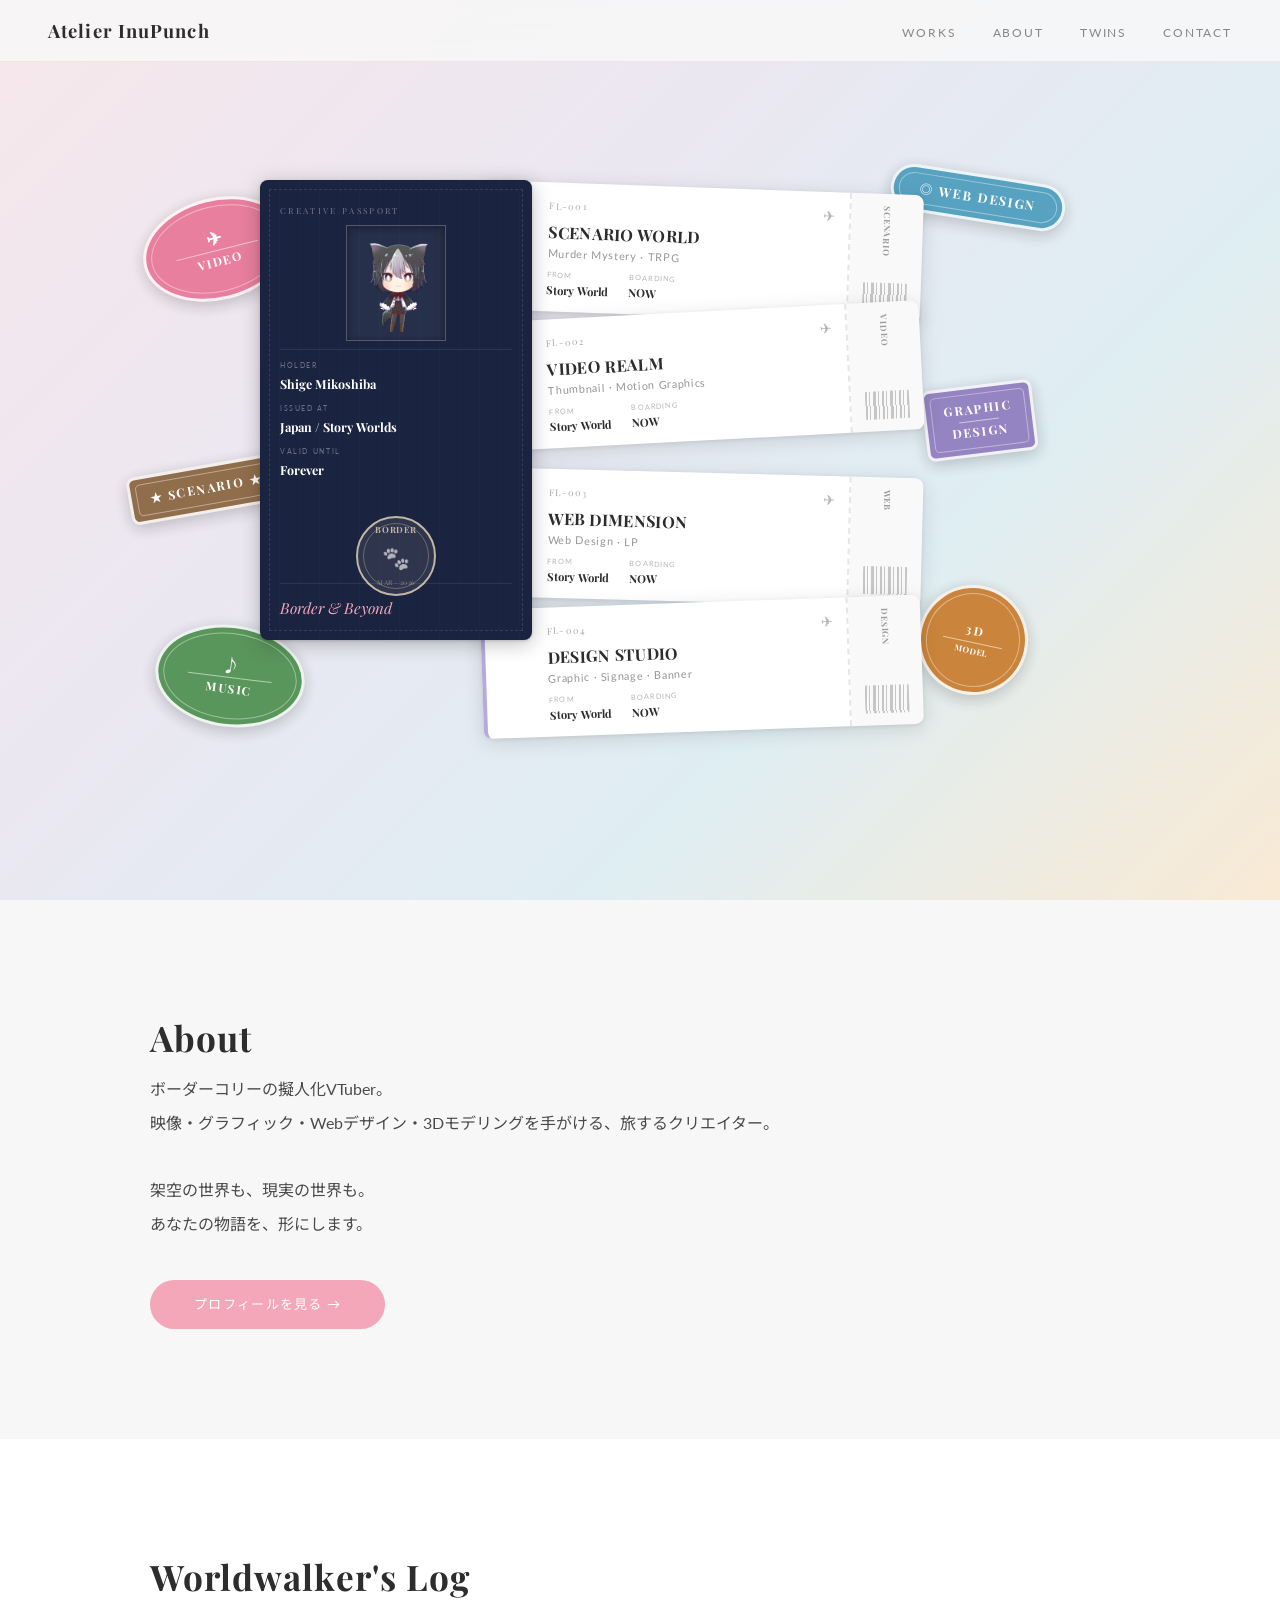
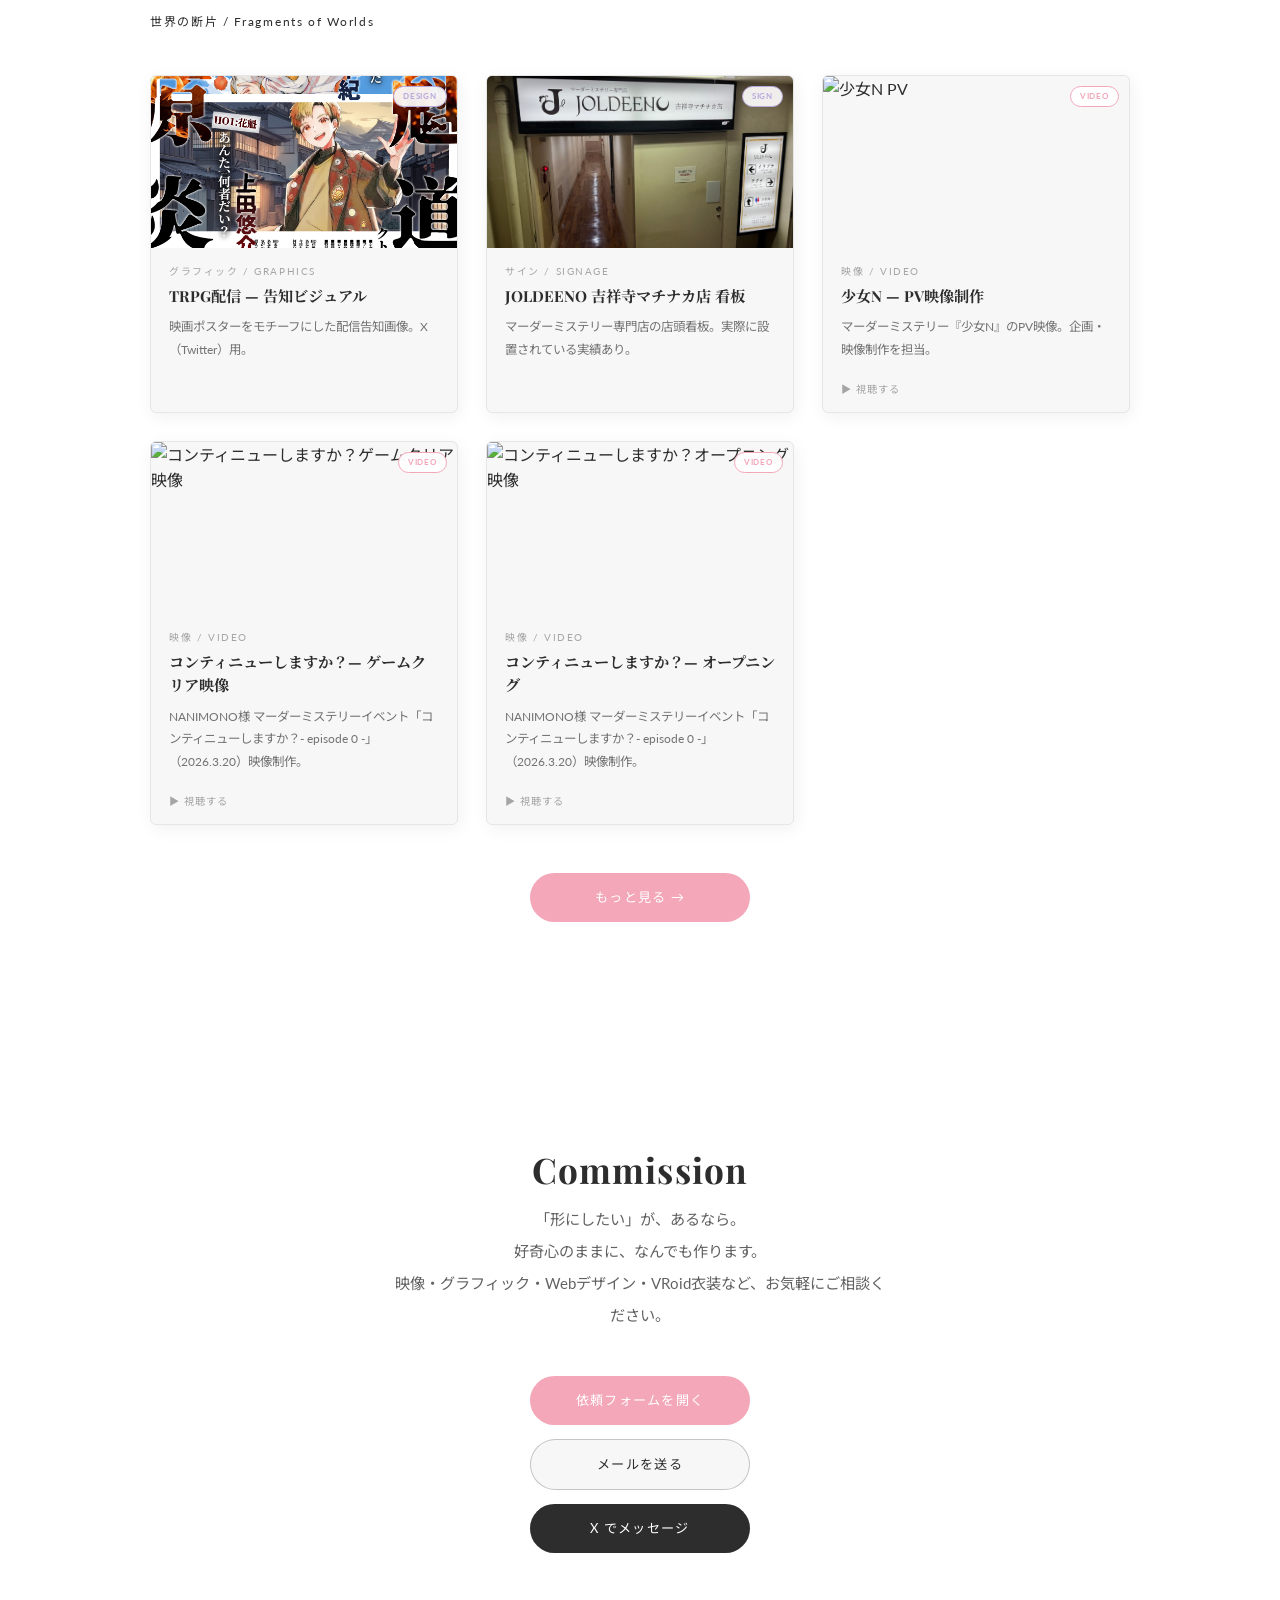
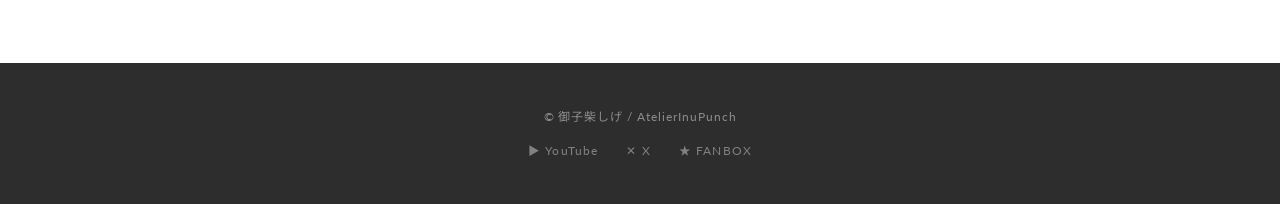
==== commit 23d15fc0: "ポートフォリオ大規模コンテンツ更新 - サイト名を Atelier Shige → Atelier InuPunch に統一（全4ページ） - みしろ・みくろ デビュー日 5/5 → 12/13 に変" ====
--- a/index.html
+++ b/index.html
@@ -3,7 +3,7 @@
 <head>
   <meta charset="UTF-8">
   <meta name="viewport" content="width=device-width, initial-scale=1.0">
-  <title>Atelier Shige | Border &amp; Beyond</title>
+  <title>Atelier InuPunch | Border &amp; Beyond</title>
   <meta name="description" content="VTuber・クリエイター御子柴しげのポートフォリオ。映像・グラフィック・Webデザイン・VRoid衣装制作。">
   <link rel="preconnect" href="https://fonts.googleapis.com">
   <link rel="preconnect" href="https://fonts.gstatic.com" crossorigin>
@@ -86,6 +86,7 @@
     @media (max-width: 600px) {
       .modal-body { padding: 20px 20px 28px; }
       .modal-title { font-size: 1.1rem; }
+      .tickets .ticket:nth-child(n+3) { display: none; }
     }
   </style>
 </head>
@@ -98,7 +99,7 @@
 
   <!-- ナビゲーション -->
   <nav class="site-nav">
-    <a class="site-nav__logo" href="#">Atelier Shige</a>
+    <a class="site-nav__logo" href="#">Atelier InuPunch</a>
     <ul class="site-nav__links">
       <li><a href="#works">WORKS</a></li>
       <li><a href="about.html">ABOUT</a></li>
@@ -293,38 +294,14 @@
       <div class="works__grid">
 
         <article class="card reveal">
-          <div class="card__stamp card__stamp--video">VIDEO</div>
-          <img class="card__img"
-               src="assets/portfolio/Youtubeサムネイル0217-flame.png"
-               alt="クトゥルフ神話TRPG YouTubeサムネイル">
-          <div class="card__body">
-            <p class="card__category">映像 / Video</p>
-            <h3 class="card__title">クトゥルフ神話TRPG 配信サムネイル</h3>
-            <p class="card__desc">江戸と未来が交差する物語。劇画調の世界観を16:9サムネイルで表現。</p>
-          </div>
-        </article>
-
-        <article class="card reveal">
           <div class="card__stamp card__stamp--design">DESIGN</div>
           <img class="card__img"
                src="assets/portfolio/Twitter告知画像映画ポスター最終稿0421.png"
-               alt="クトゥルフ神話TRPG Twitter告知画像">
+               alt="TRPG配信 告知ビジュアル">
           <div class="card__body">
             <p class="card__category">グラフィック / Graphics</p>
-            <h3 class="card__title">クトゥルフ神話TRPG 告知ビジュアル</h3>
+            <h3 class="card__title">TRPG配信 — 告知ビジュアル</h3>
             <p class="card__desc">映画ポスターをモチーフにした配信告知画像。X（Twitter）用。</p>
-          </div>
-        </article>
-
-        <article class="card reveal">
-          <div class="card__stamp card__stamp--web">WEB</div>
-          <img class="card__img"
-               src="assets/portfolio/escape.id_guide_.png"
-               alt="escape.guide Webデザイン">
-          <div class="card__body">
-            <p class="card__category">Webデザイン / Web Design</p>
-            <h3 class="card__title">escape.guide — 謎解きメディア</h3>
-            <p class="card__desc">謎解きプラットフォーム「escape.id」のWebメディアデザイン。</p>
           </div>
         </article>
 
@@ -340,27 +317,39 @@
           </div>
         </article>
 
-        <a class="card reveal" href="https://www.youtube.com/watch?v=jZBWZ7eT5d8" target="_blank" rel="noopener noreferrer">
-          <div class="card__stamp card__stamp--music">MUSIC</div>
+        <a class="card reveal" href="https://www.youtube.com/watch?v=jc4IJRMvb6k" target="_blank" rel="noopener noreferrer">
+          <div class="card__stamp card__stamp--video">VIDEO</div>
           <img class="card__img"
-               src="assets/utattemita/キュートなカノジョ.png"
-               alt="キュートなカノジョ 歌ってみた">
+               src="https://img.youtube.com/vi/jc4IJRMvb6k/hqdefault.jpg"
+               alt="少女N PV">
           <div class="card__body">
-            <p class="card__category">歌ってみた / Cover</p>
-            <h3 class="card__title">キュートなカノジョ</h3>
-            <p class="card__desc">ポップでキュートな世界観を声に乗せたカバー曲。</p>
-          </div>
-        </a>
-
-        <a class="card reveal" href="https://www.youtube.com/watch?v=D60fLoZZCzc" target="_blank" rel="noopener noreferrer">
-          <div class="card__stamp card__stamp--music">MUSIC</div>
+            <p class="card__category">映像 / Video</p>
+            <h3 class="card__title">少女N — PV映像制作</h3>
+            <p class="card__desc">マーダーミステリー『少女N』のPV映像。企画・映像制作を担当。</p>
+          </div>
+        </a>
+
+        <a class="card reveal" href="https://www.youtube.com/watch?v=W7dBF9rjLRU" target="_blank" rel="noopener noreferrer">
+          <div class="card__stamp card__stamp--video">VIDEO</div>
           <img class="card__img"
-               src="assets/utattemita/レースとシロガネ.jpg"
-               alt="レースとシロガネ オリジナル曲">
+               src="https://img.youtube.com/vi/W7dBF9rjLRU/hqdefault.jpg"
+               alt="コンティニューしますか？ゲームクリア映像">
           <div class="card__body">
-            <p class="card__category">オリジナル / Original</p>
-            <h3 class="card__title">レースとシロガネ</h3>
-            <p class="card__desc">r0yさん作曲・楽曲提供。作詞・歌唱を担当したオリジナル曲。</p>
+            <p class="card__category">映像 / Video</p>
+            <h3 class="card__title">コンティニューしますか？— ゲームクリア映像</h3>
+            <p class="card__desc">NANIMONO様 マーダーミステリーイベント「コンティニューしますか？- episode 0 -」（2026.3.20）映像制作。</p>
+          </div>
+        </a>
+
+        <a class="card reveal" href="https://www.youtube.com/watch?v=r4S0zYInA8o" target="_blank" rel="noopener noreferrer">
+          <div class="card__stamp card__stamp--video">VIDEO</div>
+          <img class="card__img"
+               src="https://img.youtube.com/vi/r4S0zYInA8o/hqdefault.jpg"
+               alt="コンティニューしますか？オープニング映像">
+          <div class="card__body">
+            <p class="card__category">映像 / Video</p>
+            <h3 class="card__title">コンティニューしますか？— オープニング</h3>
+            <p class="card__desc">NANIMONO様 マーダーミステリーイベント「コンティニューしますか？- episode 0 -」（2026.3.20）映像制作。</p>
           </div>
         </a>
 
--- a/css/style.css
+++ b/css/style.css
@@ -289,6 +289,13 @@
 .stamp--orange { color: #d4893a;              background: rgba(255,179,71, 0.1); }
 .stamp--brown  { color: var(--cocoa-brown);   background: rgba(160,120,80, 0.1); }
 .stamp--green  { color: #6aaa6a;              background: rgba(168,216,168,0.1); }
+/* 紺背景用：クリーム/パーチメント（パスポート内スタンプ専用） */
+.stamp--cream  { color: #f0e0c0;              background: rgba(240,224,192,0.12); }
+/* 絵文字は color を無視するので白反転フィルターで対応 */
+.stamp--cream .stamp__icon {
+  filter: brightness(0) invert(1);
+  opacity: 0.82;
+}
 
 /* ============================================================
    TICKETS（差し込み型・4枚）
@@ -426,54 +433,101 @@
 }
 
 /* ============================================================
-   STICKERS（各種形状・散らばり）
+   STICKERS（ソリッド塗り・旅行ステッカー風・内側デコ）
 ============================================================ */
 .sticker {
   position: absolute;
-  z-index: 2;  /* パスポート(10)・チケット(5)より後ろ */
+  z-index: 2;
   transform: translate(var(--tx, 0), var(--ty, 0)) rotate(var(--r, 0deg));
   display: flex;
+  flex-direction: column;
   align-items: center;
   justify-content: center;
-  font-family: var(--font-serif);
-  font-weight: 700;
-  font-size: 0.78rem;
-  letter-spacing: 0.1em;
+  gap: 2px;
+  font-family: var(--font-serif);
+  font-weight: 700;
+  font-size: 0.7rem;
+  letter-spacing: 0.14em;
   text-transform: uppercase;
   text-align: center;
   line-height: 1.3;
-  border: 2px solid currentColor;
-  padding: 7px 12px;
+  color: #ffffff;
+  /* ソリッド白ボーダー（ステッカー切り抜き縁） */
+  border: 3px solid rgba(255,255,255,0.9);
+  padding: 10px 16px;
   pointer-events: none;
-  opacity: 0.82;
-}
-
-/* 形状バリエーション */
-.sticker--circle {
-  width: 74px;
-  height: 74px;
+  opacity: 0.93;
+  box-shadow: 0 4px 16px rgba(0,0,0,0.22);
+}
+
+/* 内側デコレーションライン */
+.sticker::before {
+  content: '';
+  position: absolute;
+  inset: 5px;
+  border: 1px solid rgba(255,255,255,0.4);
+  pointer-events: none;
+}
+
+/* 内側の水平セパレーター */
+.sticker__line {
+  display: block;
+  width: 58%;
+  height: 1px;
+  background: rgba(255,255,255,0.55);
+  margin: 1px auto;
+  flex-shrink: 0;
+}
+
+/* アイコン行 */
+.sticker__icon {
+  display: block;
+  font-size: 1.15rem;
+  line-height: 1;
+}
+
+/* ---- 形状 ---- */
+.sticker--oval {
+  width: 150px;
+  height: 102px;
   border-radius: 50%;
   padding: 0;
-  font-size: 0.7rem;
-}
+  font-size: 0.74rem;
+}
+.sticker--oval::before { border-radius: 50%; }
+
+.sticker--circle {
+  width: 110px;
+  height: 110px;
+  border-radius: 50%;
+  padding: 0;
+  font-size: 0.74rem;
+}
+.sticker--circle::before { border-radius: 50%; }
+
 .sticker--pill {
   border-radius: 100px;
-  padding: 6px 16px;
+  padding: 12px 26px;
   white-space: nowrap;
-}
+  font-size: 0.8rem;
+}
+.sticker--pill::before { border-radius: 100px; }
+
 .sticker--badge {
-  border-radius: 6px;
-  padding: 7px 12px;
-  font-size: 0.7rem;
-}
-
-/* カラー */
-.sticker--pink   { color: var(--shige-pink);    background: rgba(244,167,185,0.12); }
-.sticker--blue   { color: #5aabcb;              background: rgba(126,200,227,0.12); }
-.sticker--purple { color: var(--purple-accent); background: rgba(184,169,220,0.12); }
-.sticker--orange { color: #d4893a;              background: rgba(255,179,71, 0.12); }
-.sticker--brown  { color: var(--cocoa-brown);   background: rgba(160,120,80, 0.12); }
-.sticker--green  { color: #6aaa6a;              background: rgba(168,216,168,0.12); }
+  border-radius: 8px;
+  padding: 13px 18px;
+  min-width: 108px;
+  font-size: 0.76rem;
+}
+.sticker--badge::before { border-radius: 5px; }
+
+/* ---- カラー（ソリッド塗り・白テキスト） ---- */
+.sticker--pink   { background: #e8789a; }
+.sticker--blue   { background: #4e9dbe; }
+.sticker--purple { background: #8f7dbf; }
+.sticker--orange { background: #c97d2e; }
+.sticker--brown  { background: #8a6540; }
+.sticker--green  { background: #4f9050; }
 
 /* ============================================================
    Section commons
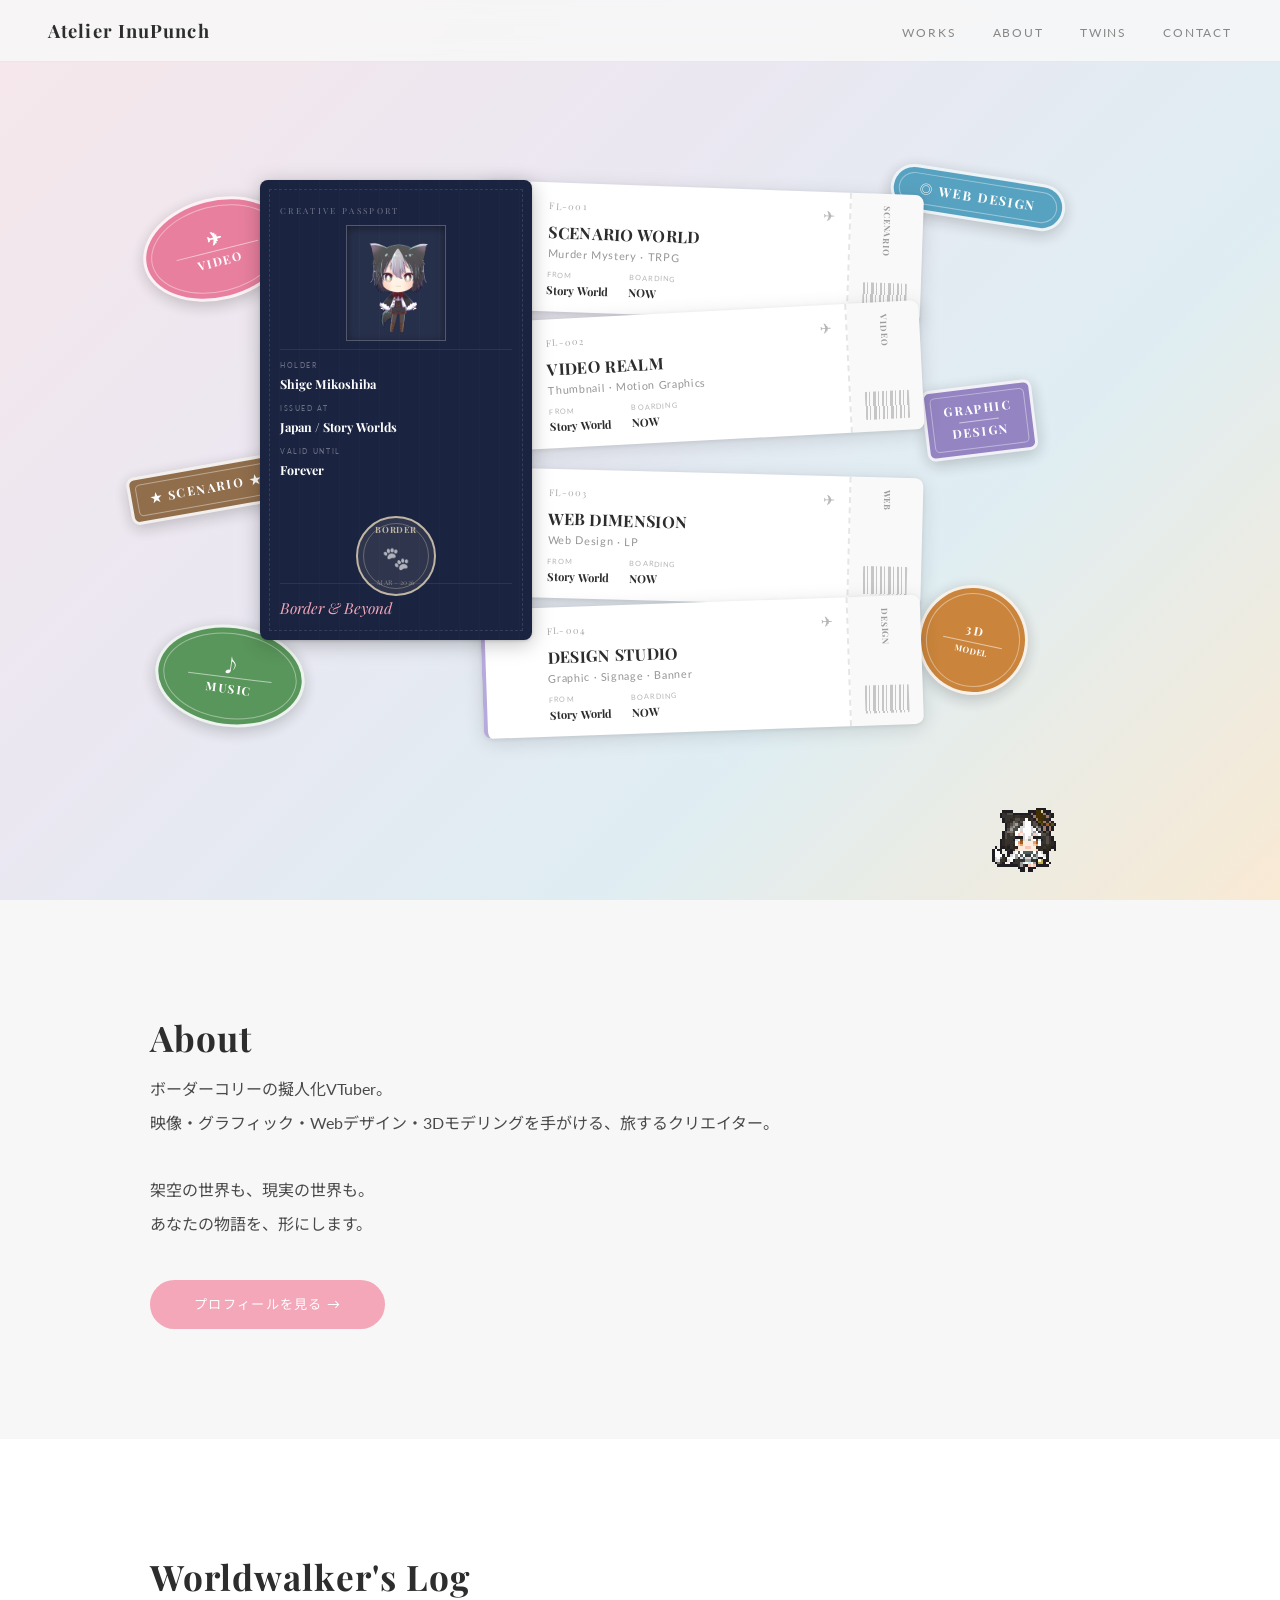
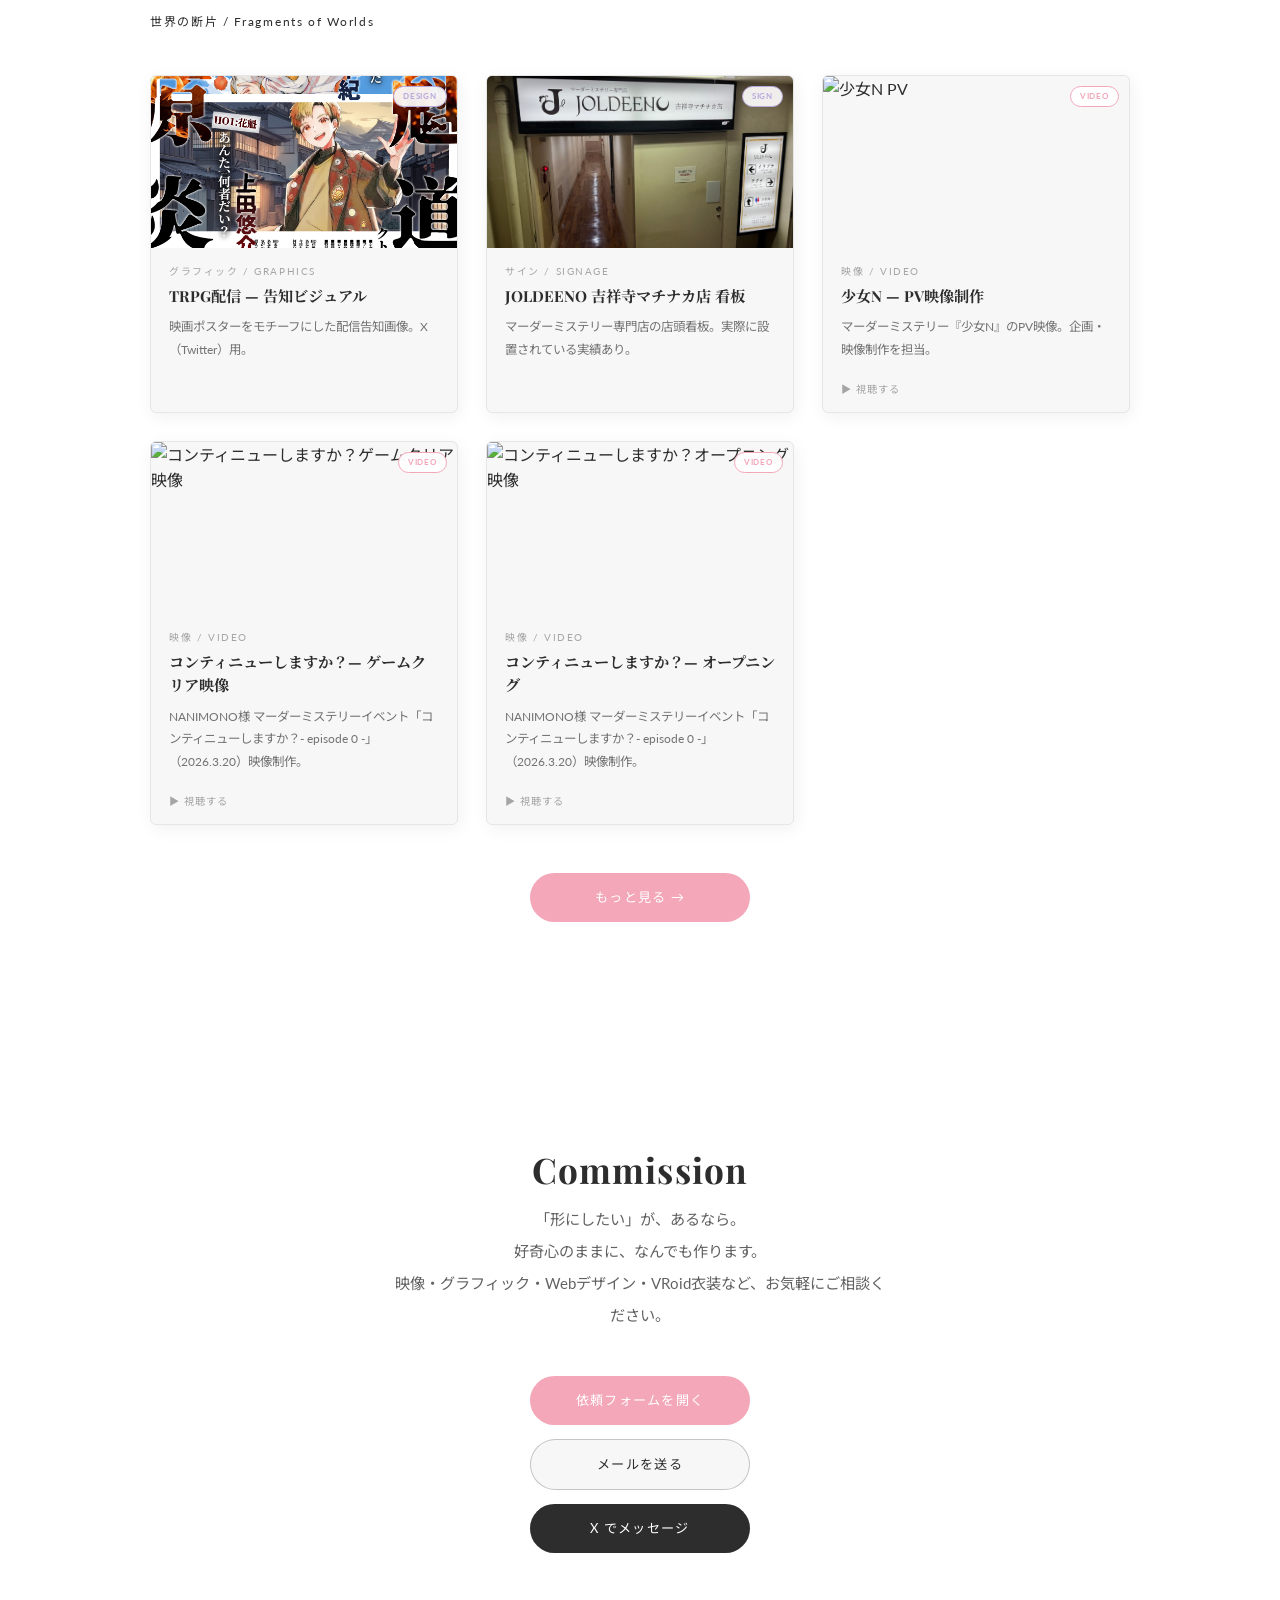
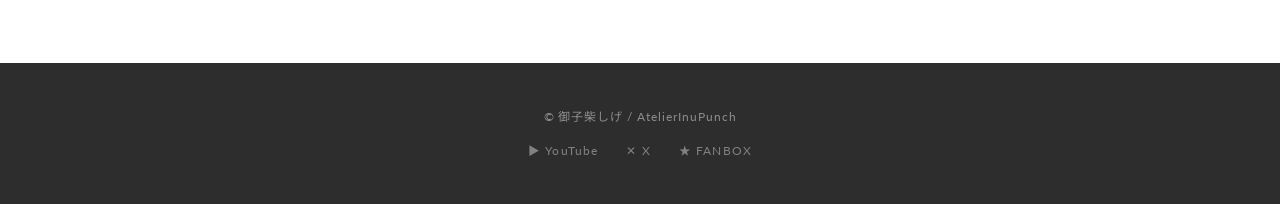
==== commit 5eaa384f: "ファビコン追加（ドット絵GIF）全4ページ Co-Authored-By: Claude Sonnet 4.6 <noreply@anthropic.com>" ====
--- a/index.html
+++ b/index.html
@@ -3,6 +3,7 @@
 <head>
   <meta charset="UTF-8">
   <meta name="viewport" content="width=device-width, initial-scale=1.0">
+  <link rel="icon" type="image/gif" href="assets/characters/dot/dotpict_animation_20260107_115826.gif">
   <title>Atelier InuPunch | Border &amp; Beyond</title>
   <meta name="description" content="VTuber・クリエイター御子柴しげのポートフォリオ。映像・グラフィック・Webデザイン・VRoid衣装制作。">
   <link rel="preconnect" href="https://fonts.googleapis.com">
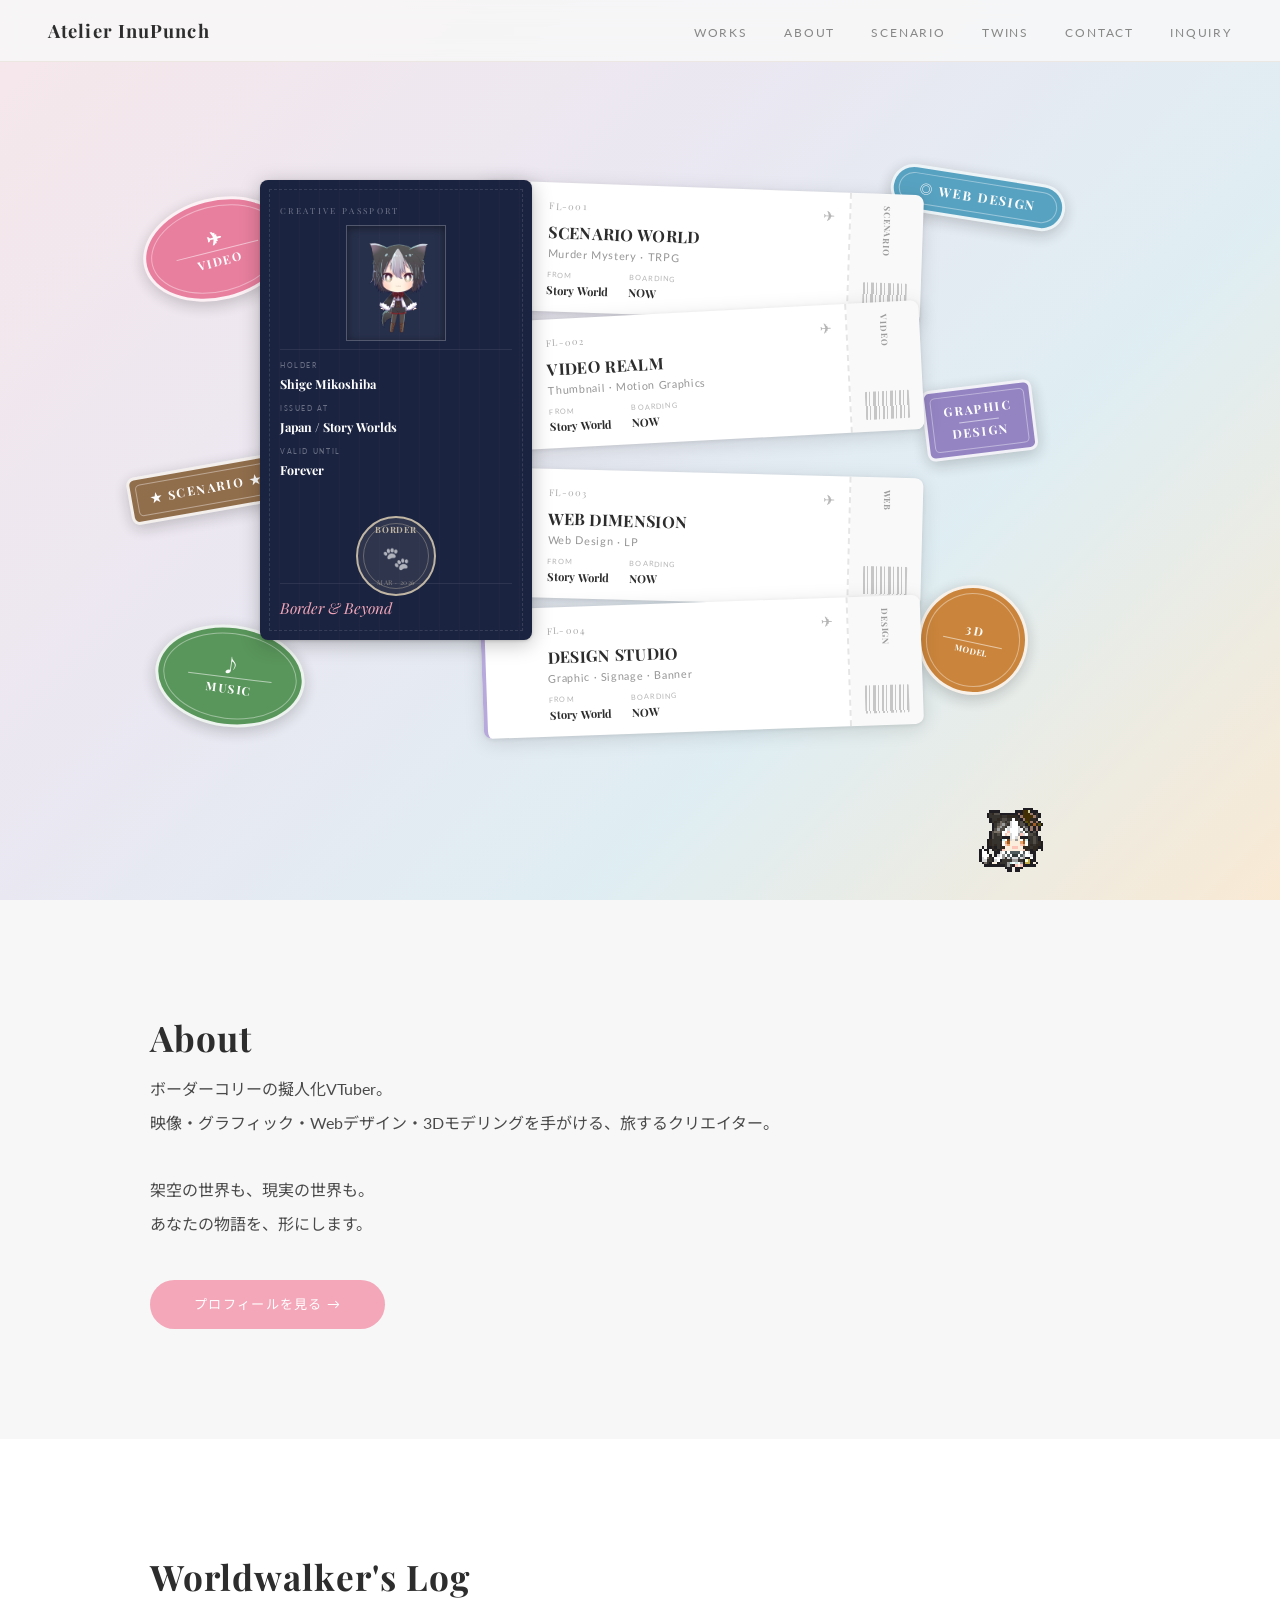
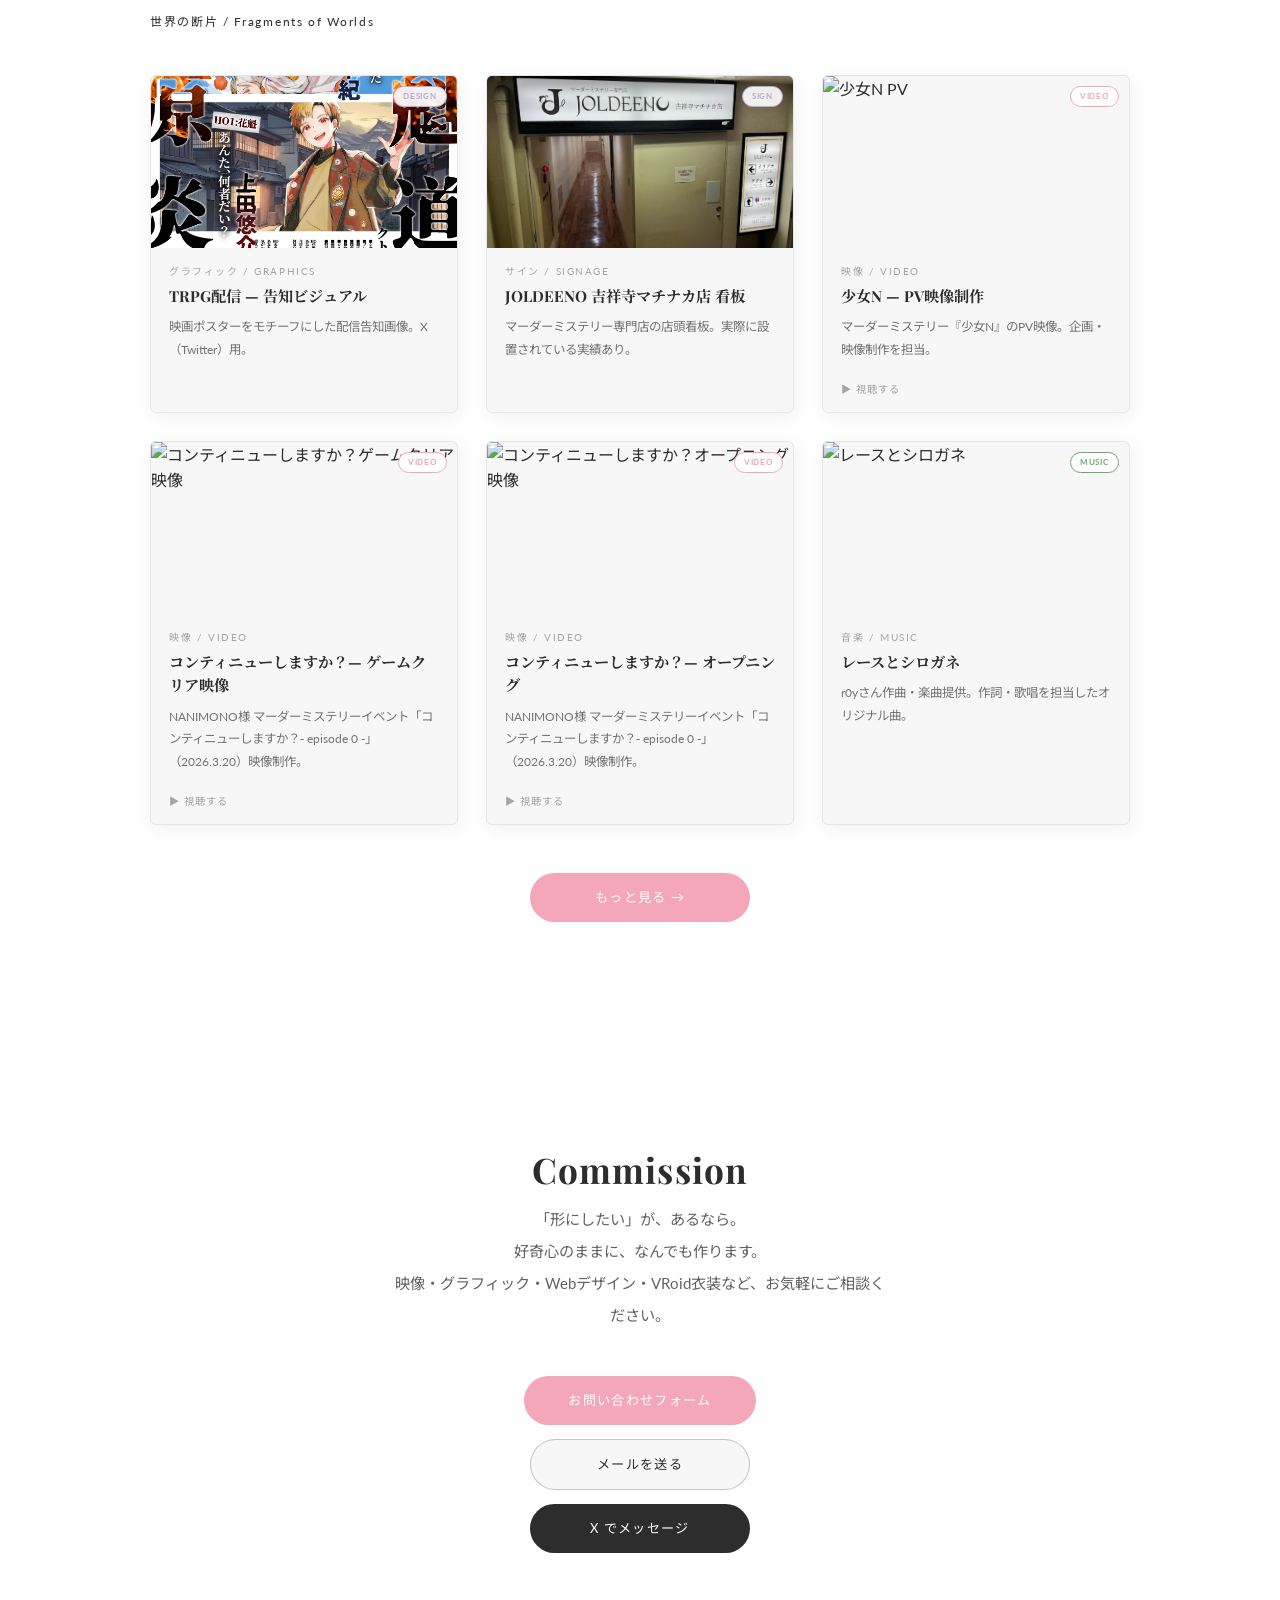
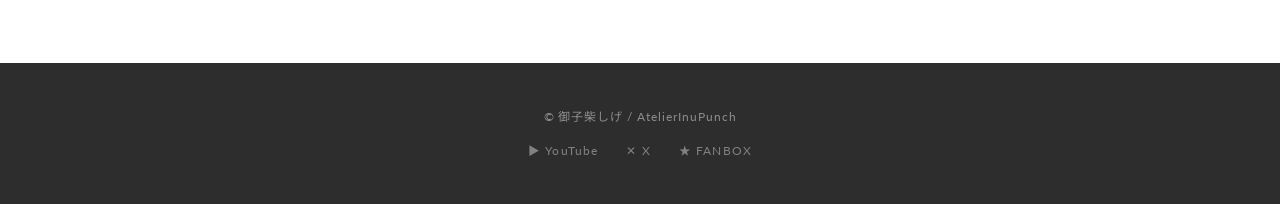
==== commit 27d9f76a: "ポートフォリオ修正・scenarios.html 初公開 - index: Streamelements投げ銭セクション削除、フリーランス法表記削除、レースとシロガネ追加 - about: SNS末尾" ====
--- a/index.html
+++ b/index.html
@@ -104,8 +104,10 @@
     <ul class="site-nav__links">
       <li><a href="#works">WORKS</a></li>
       <li><a href="about.html">ABOUT</a></li>
+      <li><a href="scenarios.html">SCENARIO</a></li>
       <li><a href="twins.html">TWINS</a></li>
       <li><a href="#contact">CONTACT</a></li>
+      <li><a href="contact.html">INQUIRY</a></li>
     </ul>
   </nav>
 
@@ -354,6 +356,18 @@
           </div>
         </a>
 
+        <article class="card reveal">
+          <div class="card__stamp card__stamp--music">MUSIC</div>
+          <img class="card__img"
+               src="assets/utattemita/レースとシロガネ.png"
+               alt="レースとシロガネ">
+          <div class="card__body">
+            <p class="card__category">音楽 / Music</p>
+            <h3 class="card__title">レースとシロガネ</h3>
+            <p class="card__desc">r0yさん作曲・楽曲提供。作詞・歌唱を担当したオリジナル曲。</p>
+          </div>
+        </article>
+
       </div>
 
       <!-- もっと見るボタン -->
@@ -380,9 +394,8 @@
       </p>
       <div class="contact__links">
         <a class="contact__btn contact__btn--form"
-           href="https://forms.gle/uYsr33NqWrV9TN6FA"
-           target="_blank" rel="noopener noreferrer">
-          依頼フォームを開く
+           href="contact.html">
+          お問い合わせフォーム
         </a>
         <!-- メールはJSで生成（スパムボット対策） -->
         <span id="email-link"></span>
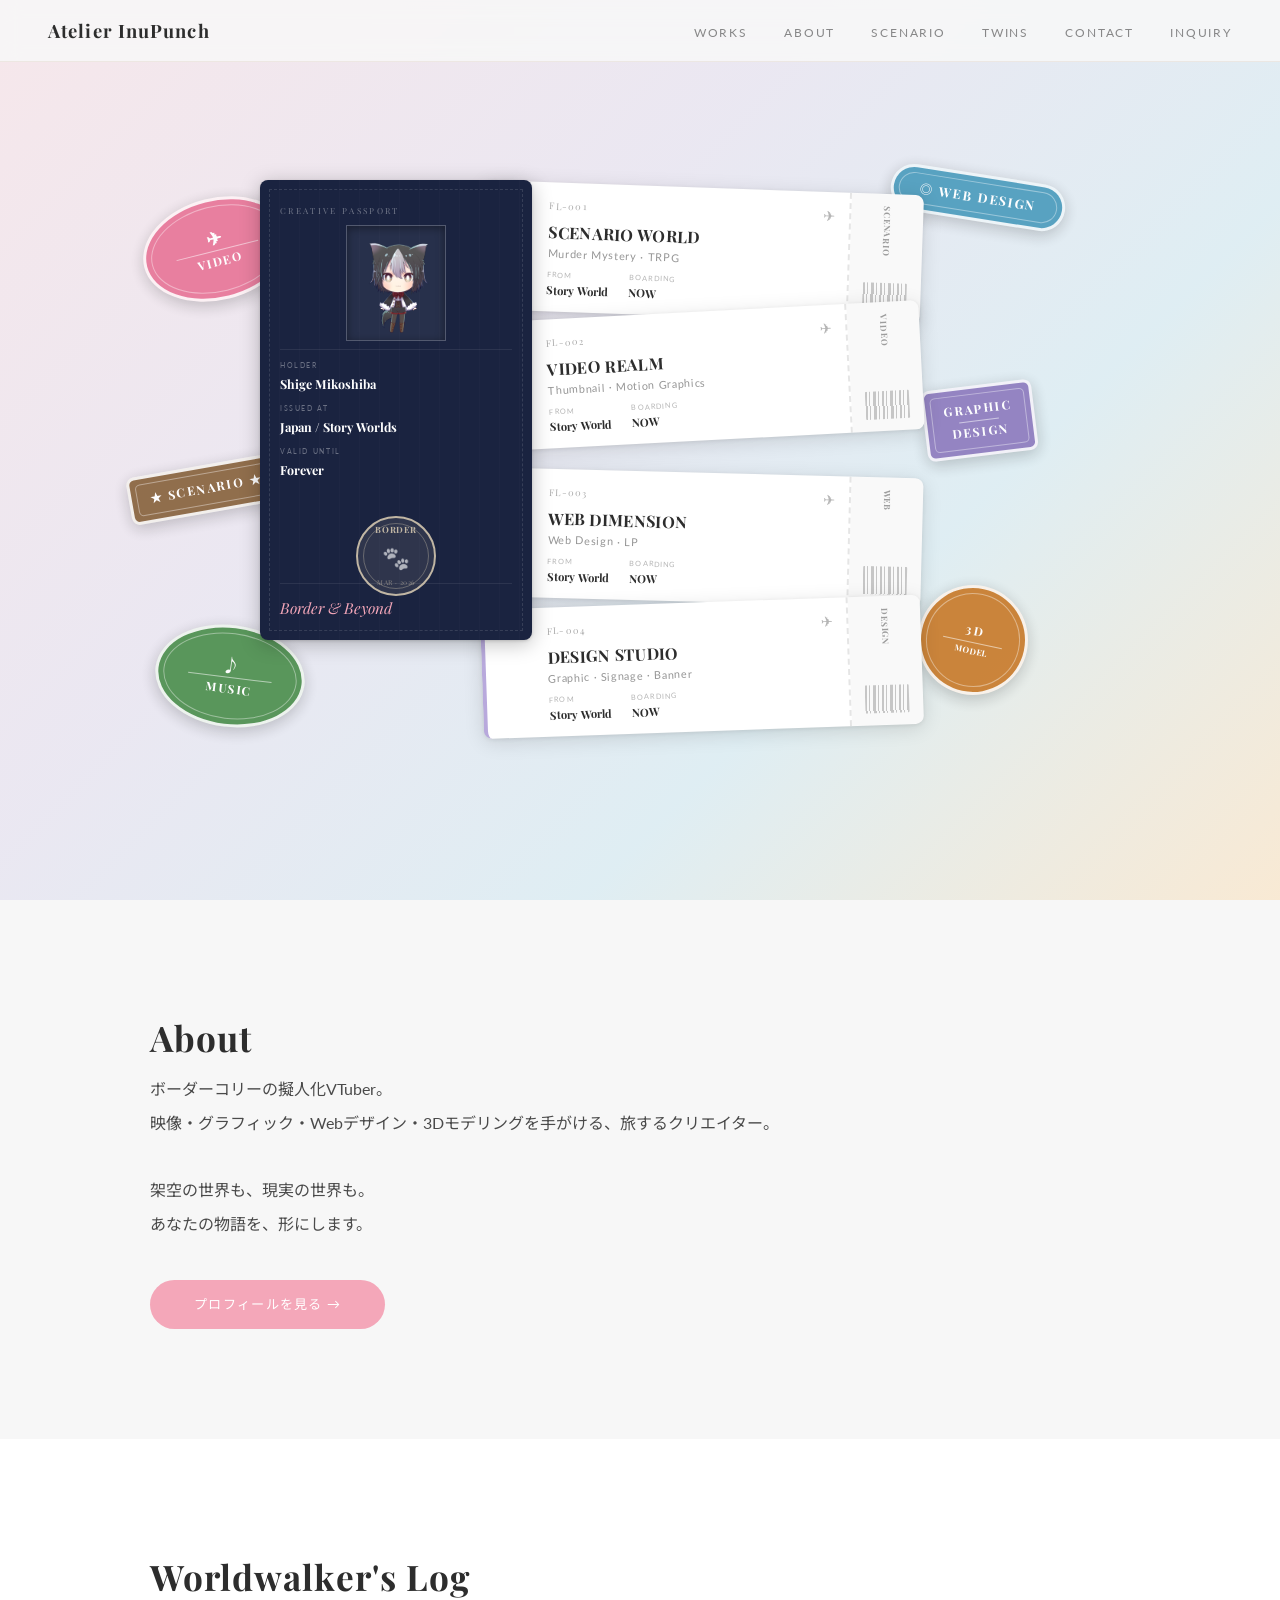
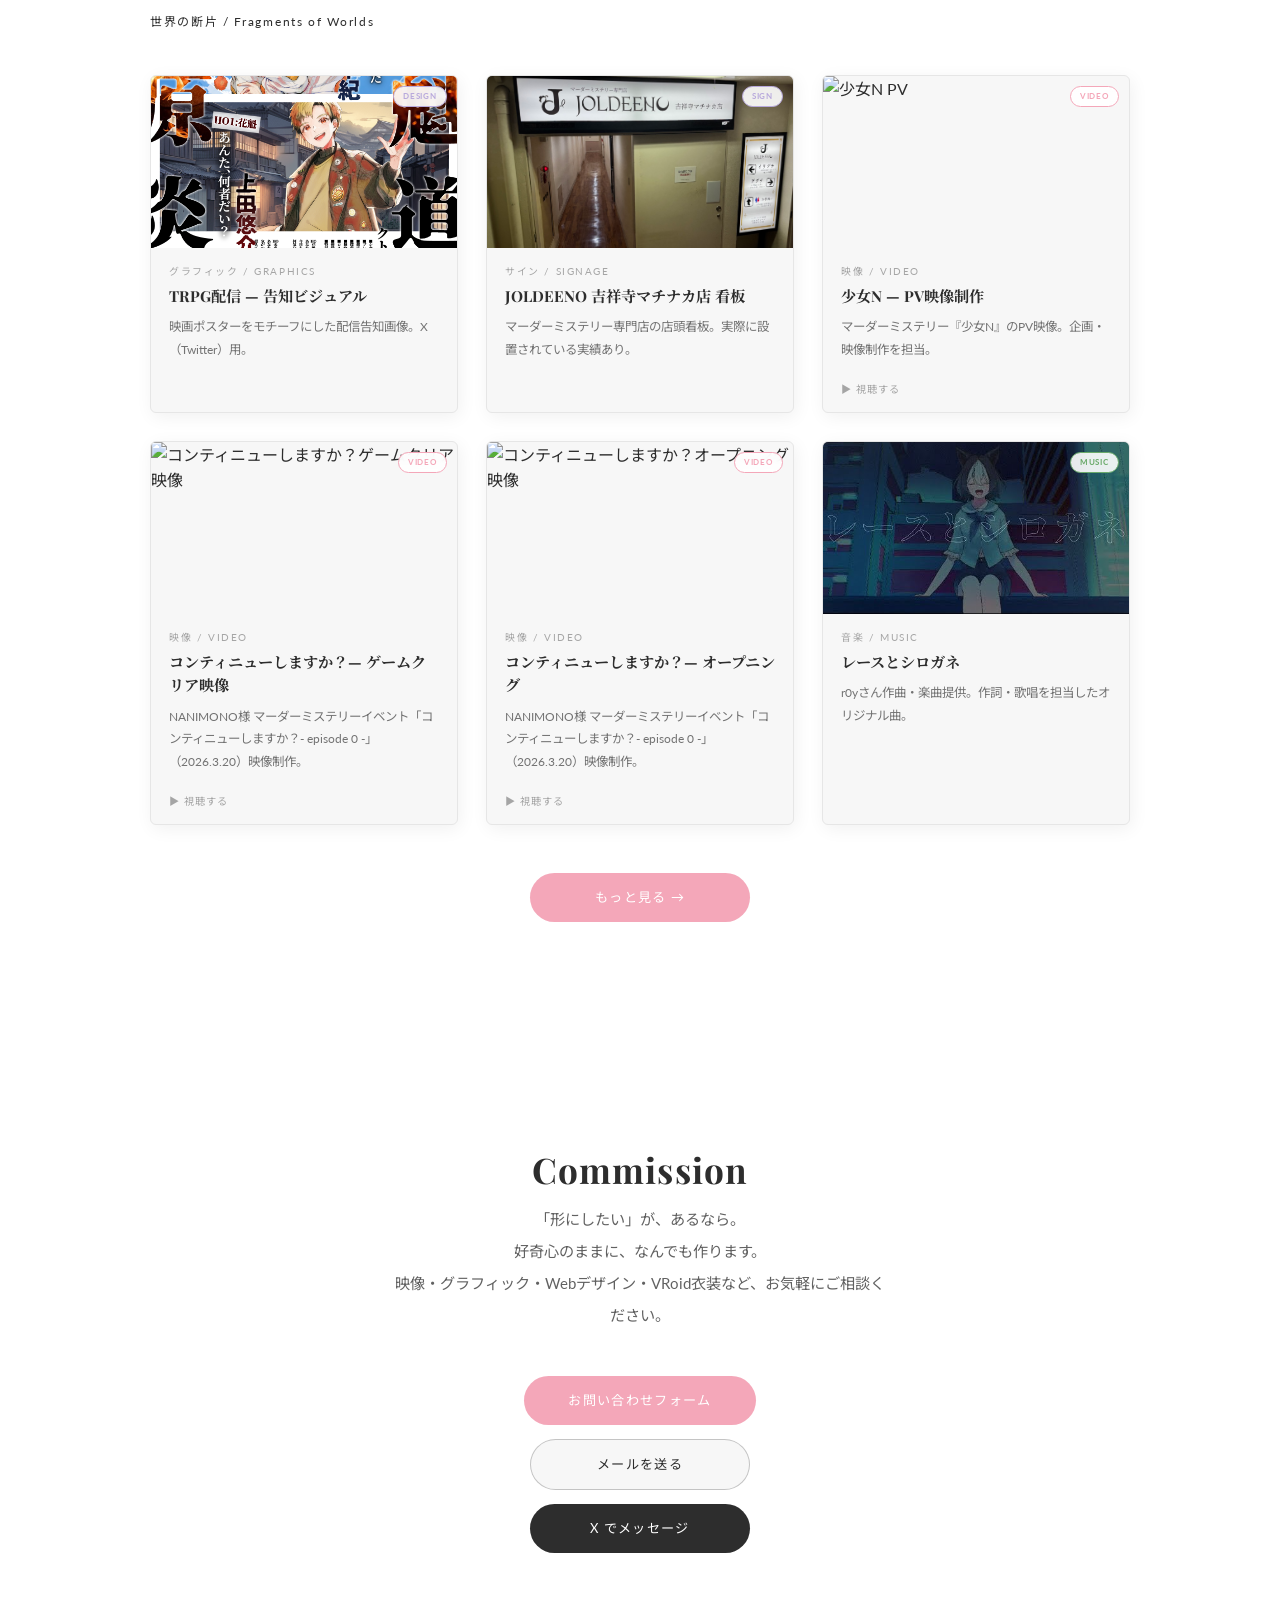
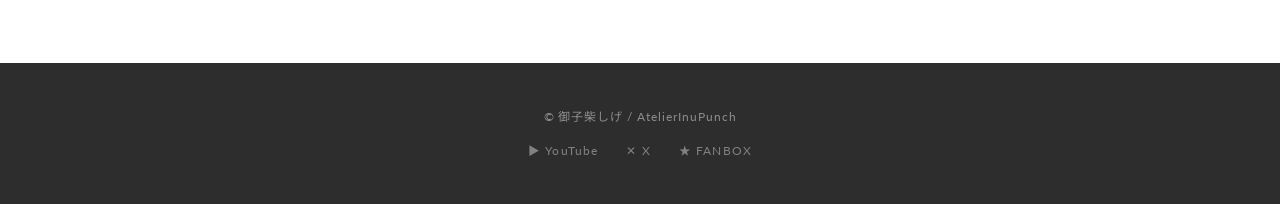
==== commit 465d2b05: "ポートフォリオ細部修正 - index: レースとシロガネ画像パス .jpg に修正 - scenarios: 統計バッジ削除・GM有り→2人用の順に変更・少女Nサムネ変更・Bar Ruby削除・2人" ====
--- a/index.html
+++ b/index.html
@@ -359,7 +359,7 @@
         <article class="card reveal">
           <div class="card__stamp card__stamp--music">MUSIC</div>
           <img class="card__img"
-               src="assets/utattemita/レースとシロガネ.png"
+               src="assets/utattemita/レースとシロガネ.jpg"
                alt="レースとシロガネ">
           <div class="card__body">
             <p class="card__category">音楽 / Music</p>
--- a/css/style.css
+++ b/css/style.css
@@ -754,6 +754,55 @@
 }
 
 /* ============================================================
+   TIP — StreamElements 投げ銭
+============================================================ */
+.tip-section {
+  padding: 110px 0;
+  background: var(--white-base);
+  text-align: center;
+}
+.tip-section .section-inner {
+  max-width: 620px;
+}
+
+.tip-card {
+  display: flex;
+  flex-direction: column;
+  align-items: center;
+  gap: 24px;
+  background: #ffffff;
+  border-radius: 12px;
+  border: 1.5px solid rgba(244, 167, 185, 0.3);
+  box-shadow: 0 4px 24px rgba(244, 167, 185, 0.14);
+  padding: 44px 40px 48px;
+  margin-top: 8px;
+}
+
+.tip-card__icon {
+  font-size: 2rem;
+  color: var(--shige-pink);
+  line-height: 1;
+}
+
+.tip-card__copy {
+  font-size: 1rem;
+  line-height: 2.1;
+  opacity: 0.78;
+  color: var(--dark-text);
+}
+
+.contact__btn--tip {
+  background: linear-gradient(135deg, var(--shige-pink) 0%, #e8789a 100%);
+  color: #ffffff;
+  font-size: 1rem;
+  padding: 16px 48px;
+  box-shadow: 0 4px 16px rgba(244, 167, 185, 0.38);
+}
+.contact__btn--tip:hover {
+  box-shadow: 0 8px 28px rgba(244, 167, 185, 0.5);
+}
+
+/* ============================================================
    CONTACT
 ============================================================ */
 .contact {
@@ -866,10 +915,19 @@
     padding: 14px 20px;
   }
   .site-nav__links {
-    gap: 20px;
-  }
+    gap: 16px;
+    overflow-x: auto;
+    -webkit-overflow-scrolling: touch;
+    scrollbar-width: none;
+    flex-shrink: 1;
+    min-width: 0;
+    padding-bottom: 2px;
+  }
+  .site-nav__links::-webkit-scrollbar { display: none; }
+  .site-nav__links li { flex-shrink: 0; }
   .site-nav__links a {
-    font-size: 0.66rem;
+    font-size: 0.62rem;
+    white-space: nowrap;
   }
 
   /* --- Hero --- */
